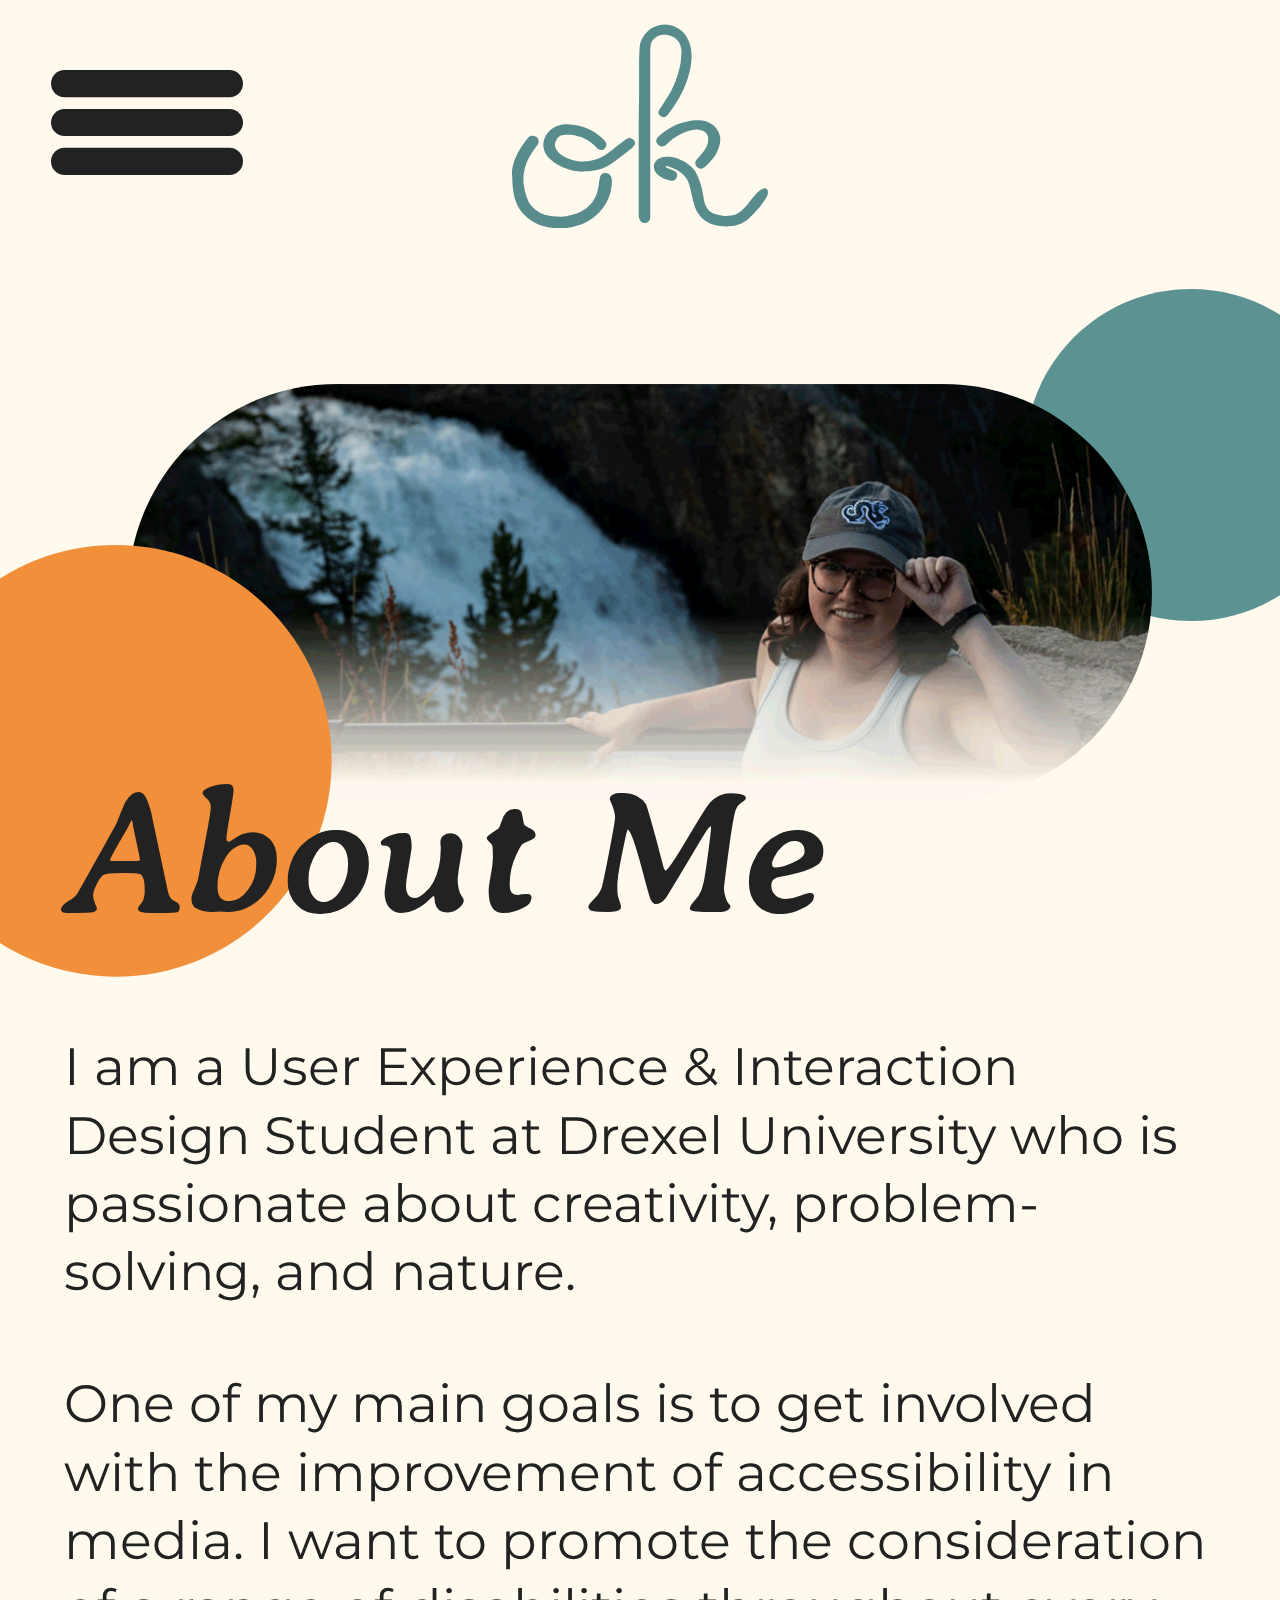
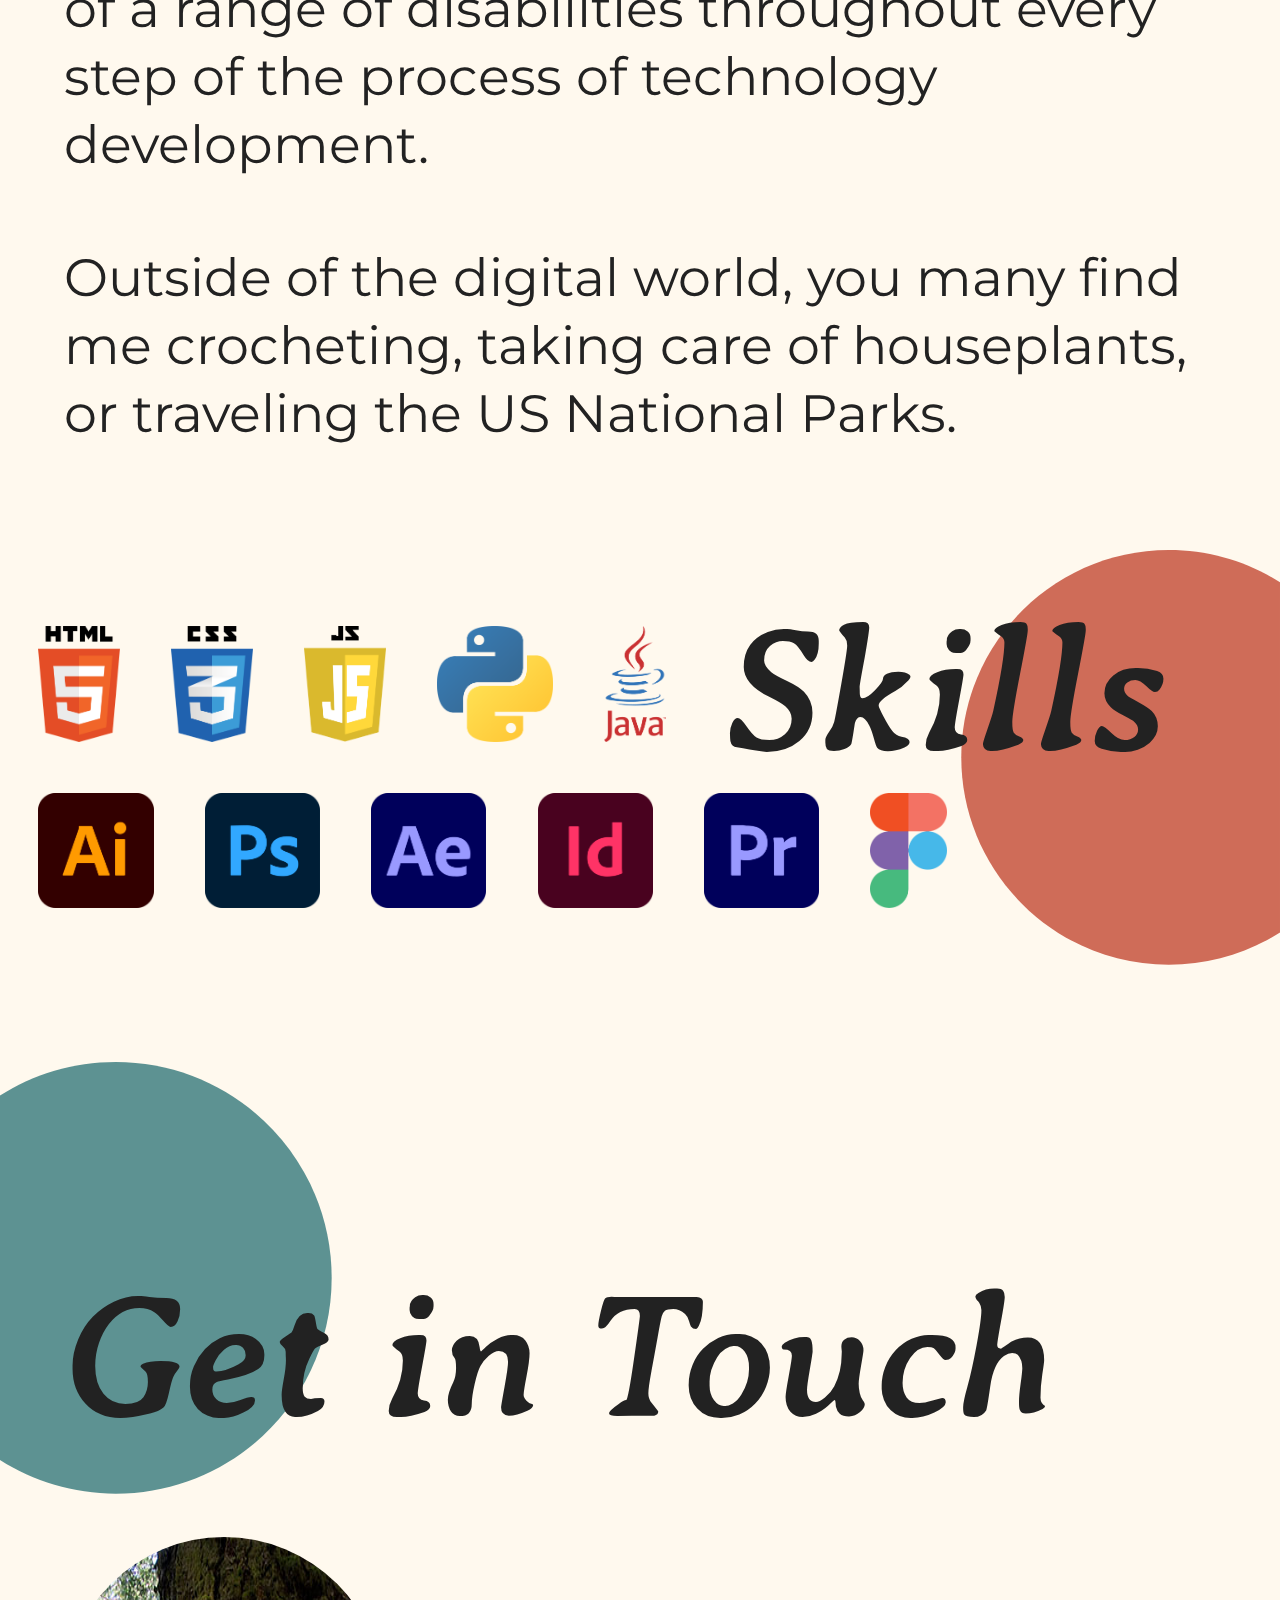
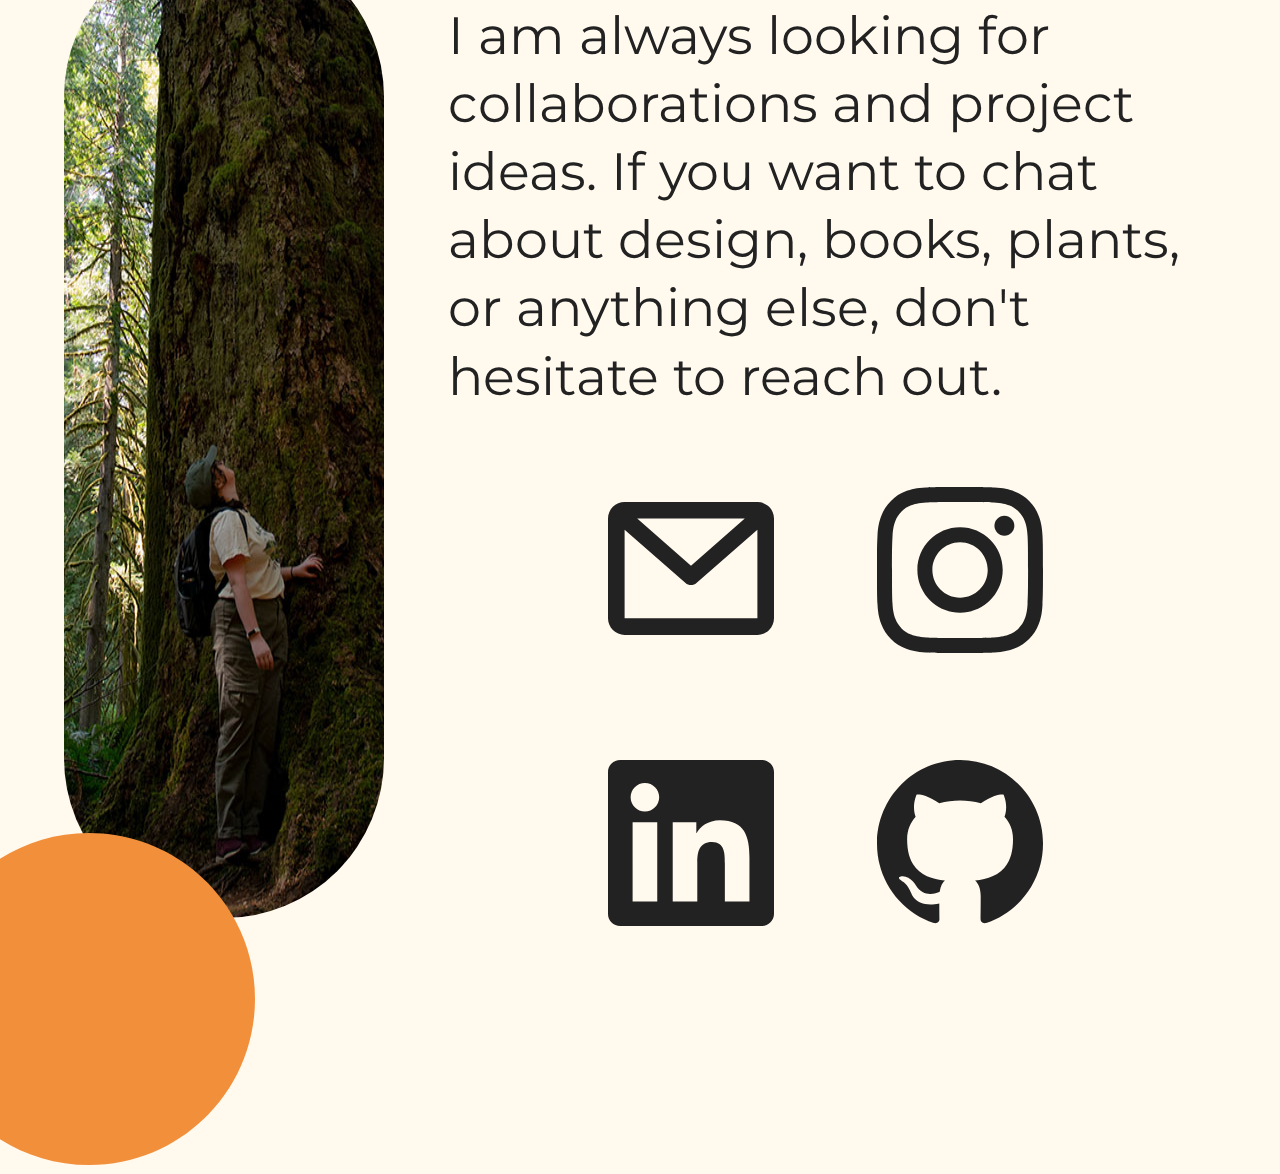
==== about.html @ 63df1953 "Setting up repo with code from last quarter" ====
<!DOCTYPE html>
<html lang="en">
<head>
    <meta charset="UTF-8">
    <meta name="viewport" content="width=device-width, initial-scale=1.0">
    <link rel="stylesheet" href="css/styles.css" />
    <link rel="stylesheet" href="css/normalize.css" />
    <title>About Me</title>
</head>
<body>
    <header>
        
        <nav>
            <div class="overlay">
                <label for="toggle">
                    <img src="images/home/Hamburger-Bars.svg" alt="Hamburger Menu Bars">
                </label>
                <a id="top" class="nav-logo" href="index.html"><img src="images/home/OK-Logo.svg" alt="Lowercase cursive letters O and K">
                </a>
            </div>
            <input type="checkbox" id="toggle" name="toggle">
            <ul class="nav-links">
                <li>
                    <div class="nav-item">
                        <a href="index.html">Portfolio</a>
                        <svg class="little-circle" viewBox="0 0 50 50">
                            <circle class="light-orange" cx="24.75" cy="24.75" r="24.75"/>
                        </svg>
                    </div>
                    <ul id="sub-nav-1">
                        <li>
                            <div class="nav-item">
                                <a href="case-studies.html">Case Studies</a>
                                <svg class="little-circle" viewBox="0 0 50 50">
                                    <circle class="grey-blue" cx="24.75" cy="24.75" r="24.75"/>
                                </svg>
                            </div>
                            <ul class="sub-nav-2">
                                <li>
                                    <div class="nav-item">
                                        <a href="tessera.html">Tessera</a>
                                        <svg class="little-circle" viewBox="0 0 50 50">
                                            <circle class="dark-orange" cx="24.75" cy="24.75" r="24.75"/>
                                        </svg>
                                    </div>
                                </li>
                                <li>
                                    <div class="nav-item">
                                        <a href="riverfront-wilmington.html">Riverfront Wilmington</a>
                                        <svg class="little-circle" viewBox="0 0 50 50">
                                            <circle class="light-orange" cx="24.75" cy="24.75" r="24.75"/>
                                        </svg>
                                    </div>
                                </li>
                                <li>
                                    <div class="nav-item">
                                        <a href="best-fronds.html">Best Fronds</a>
                                        <svg class="little-circle" viewBox="0 0 50 50">
                                            <circle class="grey-blue" cx="24.75" cy="24.75" r="24.75"/>
                                        </svg>
                                    </div>
                                </li>
                            </ul>
                        </li>
                        <li>
                            <div class="nav-item">
                                <a href="photography.html">Photography</a>
                                <svg class="little-circle" viewBox="0 0 50 50">
                                    <circle class="dark-orange" cx="24.75" cy="24.75" r="24.75"/>
                                </svg>
                            </div>
                        <li>
                            <div class="nav-item">
                                <a href="design-and-media.html">Design & Media</a>
                                <svg class="little-circle" viewBox="0 0 50 50">
                                    <circle class="light-orange" cx="24.75" cy="24.75" r="24.75"/>
                                </svg>
                            </div>
                        </li>
                    </ul>
                </li>
                <li>
                    <div class="nav-item">
                        <a href="about.html">About</a>
                        <svg class="little-circle" viewBox="0 0 50 50">
                            <circle class="grey-blue" cx="24.75" cy="24.75" r="24.75"/>
                        </svg>
                    </div>
                </li>
                <li>
                    <div class="nav-item">
                        <a href="resume.html">Resume</a>
                        <svg class="little-circle" viewBox="0 0 50 50">
                            <circle class="dark-orange" cx="24.75" cy="24.75" r="24.75"/>
                        </svg>
                    </div>
                    </li>
            </ul>
        </nav>

        <div class="common-header">
            <img class="long-img" src="images/about/Olivia-About-Banner-Small-Rounded.png" alt="Olivia standing in front of a waterfall holding onto her Drexel baseball hat">
            <div class="page-title">
                <h2>About Me</h2>
                <img class="black-to-grey-blue left-dot" src="images/Edge-Circle.svg" alt="blue dot at the right edge of the page">
                <img class="black-to-light-orange" src="images/Edge-Circle.svg" alt="orange dot at the left edge of the page">
            </div>
        </div>

    </header>

    <main>
        <section id="about-info">
            <p>
                I am a User Experience & Interaction Design Student at Drexel University who is passionate about creativity, problem-solving, and nature.
            </p>
            <p>
                One of my main goals is to get involved with the improvement of accessibility in media. I want to promote the consideration of a range of disabilities throughout every step of the process of technology development. 
            </p>
            <p>
                Outside of the digital world, you many find me crocheting, taking care of houseplants, or traveling the US National Parks.
            </p>
        </section>

        <section id="skill-icons">
            <div class="skill-title">
                <h2 class="right-title">Skills</h2>
                <img class="black-to-dark-orange skill-dot" src="images/Edge-Circle.svg" alt="red dot on the right edge of the page">
            </div>
            <div class="skill-icons">
                <img src="images/icons/HTML-Icon.png" alt="HTML 5 Logo">
                <img src="images/icons/CSS-Icon.png" alt="CSS 3 Logo">
                <img src="images/icons/JS-Icon.png" alt="JavaScript Logo">
                <img src="images/icons/Python-Icon.png" alt="Python Logo">
                <img src="images/icons/Java-Icon.png" alt="Java Logo">
            </div>
            <div class="skill-icons">
                <img src="images/icons/Illustrator-Icon.png" alt="Adobe Illustrator Logo">
                <img src="images/icons/Photoshop-Icon.png" alt="Adobe Photoshop Logo">
                <img src="images/icons/AfterEffects-Icon.png" alt="Adobe AfterEffects Logo">
                <img src="images/icons/InDesign-Icon.png" alt="Adobe Indesign Logo">
                <img src="images/icons/Premiere-Icon.png" alt="Adobe Premiere Pro Logo">
                <img src="images/icons/Figma-Icon.png" alt="Figma Logo">
            </div>
        </section>

        <section id="in-touch">
            <div class="in-touch">
                <div class="page-title">
                    <h2>Get in Touch</h2>
                    <img class="black-to-grey-blue" src="images/Edge-Circle.svg" alt="blue dot at the left edge of the page">
                </div>
            </div>
            <div class="in-touch-section">
                <img class="vert-img" src="images/about/Olivia-Olympic-NP-small.jpg" alt="Olivia looking up at a massive old growth tree in a rainforst at Olympic Naional Park">
                <div>
                    <p>
                        I am always looking for collaborations and project ideas. If you want to chat about design, books, plants, or anything else, don't hesitate to reach out.
                    </p>
                    <div class="social-icons">
                        <a href="mailto:olivia.knestaut@gmail.com" target="_blank"><img src="images/about/Mail-Icon.svg" alt="Email envelope symbol"></a>
                        <a href="https://www.instagram.com/ollywhelmed/" target="_blank"><img src="images/about/Insta-Icon.svg" alt="Instagram camera symbol"></a>
                    </div>
                    <div class="social-icons">
                        <a href="https://www.linkedin.com/in/oliviaknestaut/" target="_blank"><img src="images/about/LinkedIn-Icon.svg" alt="LinkedIn symbol"></a>
                        <a href="https://github.com/OliviaKnestaut" target="_blank"><img src="images/about/GitHub-Icon.svg" alt="Github symbol"></a>
                    </div>
                </div>
                <img class="black-to-light-orange about-dot" src="images/Edge-Circle.svg" alt="orange dot at the left edge of the page">
            </div>
        </section>

    </main>
    <footer>

    </footer>
</body>
</html>
---- css/styles.css ----
/*FONTS*/

@font-face {
    font-family: 'Montserrat';
    src: url(../fonts/montserrat/Montserrat-VariableFont_wght.ttf) format(TrueType);
    font-weight: 100 900;
    font-style: normal;
}

@font-face {
    font-family: 'Montserrat';
    src: url(../fonts/montserrat/Montserrat-Italic-VariableFont_wght.ttf) format(TrueType);
    font-weight: 100 900;
    font-style: italic;
}

@font-face {
    font-family: 'Averia Serif Libre';
    src: url('../fonts/averia_serif_libre/averiaseriflibre-bold-webfont.woff2') format('woff2');
    font-weight: 700;
    font-style: normal;
}

@font-face {
    font-family: 'Averia Serif Libre';
    src: url('../fonts/averia_serif_libre/averiaseriflibre-bolditalic-webfont.woff2') format('woff2');
    font-weight: 700;
    font-style: italic;
}

@font-face {
    font-family: 'Averia Serif Libre';
    src: url('../fonts/averia_serif_libre/averiaseriflibre-italic-webfont.woff2') format('woff2');
    font-weight: 400;
    font-style: italic;
}

@font-face {
    font-family: 'Averia Serif Libre';
    src: url('../fonts/averia_serif_libre/averiaseriflibre-light-webfont.woff2') format('woff2');
    font-weight: 300;
    font-style: normal;
}

@font-face {
    font-family: 'Averia Serif Libre';
    src: url('../fonts/averia_serif_libre/averiaseriflibre-lightitalic-webfont.woff2') format('woff2');
    font-weight: 300;
    font-style: italic;
}

@font-face {
    font-family: 'Averia Serif Libre';
    src: url('../fonts/averia_serif_libre/averiaseriflibre-regular-webfont.woff2') format('woff2');
    font-weight: 400;
    font-style: normal;
}

/*VARIABLES*/

html{
    --background:#FFF9EE;
    --light-orange:#F28F3B;
    --dark-orange:#D06C58;
    --grey-blue:#5D9292;
    --dark-text:#222222;
    --Averia: 'Averia Serif Libre',Times, serif;
    --Montserrat: 'Montserrat', Arial, sans-serif;
    --rhythm: 5vw;
}

/*COLOR CHANGES, FILLS, ETC.*/

.light-orange{
    fill: var(--light-orange);
    background-color: var(--light-orange);
}

.dark-orange{
    fill: var(--dark-orange);
    background-color: var(--dark-orange);
}

/*
*Filter over SVG to change colors
*Generator here: https://codepen.io/sosuke/pen/Pjoqqp
*/

.black-to-dark-orange{
    filter: invert(84%) sepia(37%) saturate(4386%) hue-rotate(310deg) brightness(78%) contrast(111%);
}

.black-to-light-orange{
    filter: invert(60%) sepia(49%) saturate(651%) hue-rotate(342deg) brightness(96%) contrast(98%);
}

.black-to-grey-blue{
    filter: invert(52%) sepia(25%) saturate(479%) hue-rotate(131deg) brightness(97%) contrast(90%);
}

.grey-blue{
    fill:var(--grey-blue);
    background-color: var(--grey-blue);
}

.light-orange-text{
    color: var(--light-orange);
}

.dark-orange-text{
    color: var(--dark-orange);
}



/*GENERAL CSS RULES*/

*{
    color: var(--dark-text);
    max-width: 100%
}

body {
    background-color: var(--background);
}

footer{
    height: 15vw;
}

h1 {
    font-family: var(--Averia);
    font-size: 17.4vw; /*~68px on mobile*/
    font-style: italic;
    font-weight: 700;
}

h2{
    font-family: var(--Averia);
    font-size: 14vw; /*~54.5px on mobile*/
    font-style: italic;
    font-weight: 700;
    margin: 1vw 5vw;
}

h3{
    font-family: var(--Averia);
    font-size: 10.5vw; /*~43px on mobile*/
    font-style: italic;
    font-weight: 700;
    margin: 20vw 1vw 5vw 1vw;
}

h4 {
    font-family: var(--Montserrat);
    font-size: 7vw; /*~28px on mobile*/
    font-style: normal;
    font-weight: 500;
    margin: 3vw;
}

h5{
    font-family: var(--Averia);
    font-size: 5.1vw; /*~23px on mobile*/
    font-weight: 700;
    margin: 0;
}

p{
    font-family: var(--Montserrat);
    font-size: 4.1vw; /*~16px on mobile*/
    font-style: normal;
    font-weight: 400;
    line-height: 130%;
}

section p, section h5{
    margin: var(--rhythm);
}

p.snippit{
    font-family: var(--Montserrat);
    font-size: 4.6vw; /*~18px on mobile*/
    font-weight: 500;
    letter-spacing: -0.064vw;
    margin: 0 2vw;
    padding: 0;
}

img{
    width: 100%;
}

a{
    text-decoration: none;
}

video{
    background-color: #DDDDDD;
    border-radius: var(--rhythm);
    height: 60vw;
    margin-top: 15vw;
    width: 90vw;
}

.bold{
    font-weight: 700;
}

.italic{
    font-style: italic;
}

div ul{
    color: var(--dark-text);
    font-family: var(--Montserrat);
    font-size: 4.1vw; /*~16px on mobile*/
    font-style: normal;
    font-weight: 400;
    line-height: 150%;
    margin-right: var(--rhythm);
    text-align: left;
}

div.contents{
    color: var(--dark-text);
    display: flex;
    font-family: var(--Montserrat);
    font-size: 5vw; /*~20px on mobile*/
    font-style: normal;
    font-weight: 400;
    flex-direction: column;
    line-height: 200%;
    list-style-type: none;
    margin-top: 5vw;
    text-align: left;
}

a.in-text-link{
    color: var(--grey-blue);
    text-decoration: underline;
}



/*ALIGNMENT*/

.left-align{
    display: flex;
    flex-direction: column;
    justify-content: flex-start;
    text-align: left;
}

.right-align{
    align-items: flex-end;
    display: flex;
    flex-direction: column;
    justify-content:flex-end;
    text-align: right;
}

.center{
    align-items: center;
    display: flex;
    flex-direction: column;
}



/*PAGE HEADERS*/

.long-img{
    border-radius: 50vw;
    width: 80vw;
    z-index: -2;
}

div.page-title img{
    position: absolute;
    left:0;
    top:-15vw;
    width: 26vw;
    z-index: -1;
}

div.page-title img.left-dot{
    transform: scaleX(-1);
    left: 80vw;
    top:-35vw;
    width: 20vw;
    z-index: -3;
}

div.page-title img.med-dot{
    top:-12vw;
    width: 20vw;
}

div.page-title{
    align-self: flex-start;
    margin-top: -5vw;
    position: relative;
}

.common-header{
    align-items: center;
    display: flex;
    flex-direction: column;
    width: 100vw;
}

.sub-header-left{
    align-self: flex-start;
    margin-left: 7vw;
}

div.header-space{
    margin-top: 42vw;
}

/*BUTTON LOGISTICS*/

.button{
    border-color: var(--background);
    border-radius: 20vw;
    border-style: solid;
    border-width: 2vw;
    color: var(--background);
    margin: 3vw;
    padding: 4vw;
}

.arrow-button{
    font-family: var(--Montserrat);
    font-size: 12vw;
    font-weight:600;
    line-height: 8vw;
    text-align: center;
}

div.left-align a.button, div.right-align a.button {
    margin-top: 1vw;
    margin-bottom: 0;
    padding-bottom: 5.5vw;
    text-decoration: none;
    width: 9.5vw;
}

a.light-orange:hover{
    background-color: var(--background);
    border-color: var(--light-orange);
    color: var(--light-orange);
    transition: 100ms;
}

a.dark-orange:hover{
    background-color: var(--background);
    border-color: var(--dark-orange);
    color: var(--dark-orange);
    transition: 100ms;
}

a.grey-blue:hover{
    background-color: var(--background);
    border-color: var(--grey-blue);
    color: var(--grey-blue);
    transition: 100ms;
}

.back-to-top{
    align-items: center;
    display: flex;
    flex-direction: column;
    margin-bottom: 10vw;
    margin-top: 5vw;
    position: relative;
}

.back-to-top-circle{
    width: 14vw;
}
.back-to-top div img{
    width: 7vw;
}
.back-to-top div{
    align-items: center;
    display: flex;
    flex-direction: column;
    position: absolute;
    top: 2vw;
}
.back-to-top h5{
    margin: 0;
}



/*CHECKBOX NAVIGATION*/

.nav-logo{
    width: 20vw;
}

.overlay {
    align-items: center;
    background-color: var(--background);
    display: flex;
    height: 20vw;
    justify-content: center;
    position: absolute;
    top: 0;
    width: 100vw;
    z-index: 3;
}

.overlay > label {
    cursor: pointer;
    height: 9vw;
    left: 0;
    margin-left: 4vw;
    position: absolute;
    width: 15vw;

}

.nav-links {
    background-color: var(--background);
    border-radius: 0vw 0vw 10vw 10vw;
    box-sizing: border-box;
    color: var(--dark-text);
    filter: drop-shadow(0vw 6vw 6vw rgba(0, 0, 0, 0.40));
    font-family: var(--Averia);
    font-size: 8vw;
    font-style: italic;
    font-weight: 700;
    list-style-type: none;
    padding: 5vw;
    padding-left: 10vw;
    position: absolute;
    top: -160vw;
    transition: top 600ms cubic-bezier(0.17, 0.04, 0.03, 0.94);
    z-index: 2;
}

.nav-links li {
    list-style-type: none;
    margin: 4.5vw 0;
}

.nav-links li a {
    color: var(--dark-text);
    display: block;
    text-decoration: none;
}

#toggle {
    position: absolute;
    visibility: hidden;
}

#toggle:checked ~ .nav-links {
    top: 10vw;
}

nav{
    margin-bottom: 30vw;
}

.nav-item{
    position: relative;
}

.little-circle{
    position: absolute;
    left: -4vw;
    top: -2vw;
    width: 13vw;
    z-index: -3;
}



/* Home Page & Case Study Page */

.home-project-title{
    margin-left: 7vw;
    margin-top: -1vw;
}

.home-header-img{
    display: flex;
    justify-content: flex-end;
    margin-top: 30vw;
    position: relative;
    z-index: -4;
}

.round-img{
    width: 64vw;
}

.rounded-text{
    position: absolute;
    top: -15vw;
    width: 68vw;
}

.big-logo{
    position: absolute;
    left: 3vw;
    top: 20vw;
    width: 54vw;
}

.case-study{
    align-items: center;
    display: flex;
    flex-direction: row;
    flex-wrap: nowrap;
    justify-content: flex-start;
    padding-top: 20vw;
}

.case-study > div{
    width: 40vw;
}

div.left-align > h2{
    font-size: 10vw;
    line-height: 9vw;
    margin: 1vw;
}

div.right-align > h2{
    font-size: 8vw;
    margin: 1vw;
}

.case-study > img.left{
    align-self: flex-start;
    filter: drop-shadow(-1vw 1vw 1vw rgba(0, 0, 0, 0.40));
    margin-left: 2vw;
    margin-top: 5vw;
    width: 53vw;
}

.case-study > img.right{
    align-self: flex-start;
    filter: drop-shadow(1vw 1vw 1vw rgba(0, 0, 0, 0.40));
    margin-left: 1vw;
    margin-top: 8vw;
    width: 53vw;
}

.home-header-title{
    align-self: center;
    margin-top: -25vw;
    margin-bottom: -5vw;
    text-align: center;
}

.home-section{
    align-items: center;
    display: flex;
    flex-direction: column;
    height: 70vw;
    position: relative;
}

.big-circle{
    position: absolute;
    right: 25vw;
    top: 17vw;
    width: 52vw;
    z-index: -5;
}



/*PHOTOGRAPHY PAGE*/

.photo-buttons{
    align-items: center;
    display: flex;
    justify-content: space-around;
    margin-bottom: 30vw;
    margin-top: 5vw;
    padding: 4vw;
}

.photo-buttons a p{
    color: var(--background);
    font-family: var(--Montserrat);
    font-size: 3.8vw;
    font-weight: 600;
    margin-top: -17vw;
    text-align: center;
}

.photo-buttons img{
    width: 28vw;
}

.ig-button{
    align-items: center;
    display: flex;
    color: var(--background);
    justify-content: center;
    margin: auto;
    width: 80vw;
}

.ig-icon{
    width: 20vw;
}

.photo-section{
    align-items: center;
    display: flex;
    flex-direction: column;
    justify-content: space-around;
}

.photo-section img{
    border-radius: 3vw;
    margin: 2vw;
    width: 90vw;
}

.vert-images{
    display: flex;
    justify-content: space-around;
}

.vert-images img{
    width: 43vw;
}



/*DESIGN & MEDIA*/

.vid-title{
    margin: 1vw;
}
.media-vid{
    border-radius: 3vw;
    filter: drop-shadow(0vw 2vw 2vw rgba(0, 0, 0, 0.40));
    margin-top: 7vw;
    width: 70vw;
}

.media-section{
    margin: 10vw 0;
    position: relative;
    text-align: center;
}

.media-huge-circle{
    position: absolute;
    top: 0;
    width: 90vw;
    z-index: -6;
}

.media-item{
    align-items: center;
    display: flex;
    margin: 5vw 0;
}

.media-item img{
    border-radius: 3vw;
    margin: 2vw;
    width: 55vw;
}

.media-item div{
    width: 43vw;
}

.media-item h5, .media-item p{
    margin: 2vw;
}



/*CASE STUDIES*/

.tiny-circle{
    border-radius: 20vw;
    color: var(--background);
    font-size: 7vw;
    padding: .5vw 2.75vw 1vw 2.75vw;
}

.huge-circle{
    position: absolute;
    top: 10vw;
    width: 90vw;
    z-index: -6;
}

.riv-wilm-circle{
    top: 18vw;
}

.case-study-header img{
    filter: drop-shadow(0vw 2vw 2vw rgba(0, 0, 0, 0.40));
    margin-bottom: 0;
    width: 92vw;
}

.case-study-header h2{
    margin: 0;
}

.case-study-header p{
    margin-bottom: 2vw;
    margin-top: 0;
}

.case-study-header{
    align-items: center;
    display: flex;
    flex-direction: column;
    position: relative;
    text-align: center;
}

.case-study-header img{
    margin-bottom: 5vw;
}

.case-study-sect img{
    border-radius: var(--rhythm);
    margin: 1vw var(--rhythm);
    width: 90vw;
}

.horiz-align{
    align-items: center;
    display: flex;
    justify-content: space-around;
}

.case-study-button{
    border-radius: 15vw;
    font-family: var(--Montserrat);
    font-size: 6vw;
    font-weight: 500;
    margin: 0;
    padding: 6vw 8vw;
    width: 55vw;
}



/*ABOUT*/

#skill-icons{
    margin-top: 12vw;
}

.skill-title{
    position: relative;
}

.skill-icons{
    display: flex;
    margin-left: 1vw;
}

.skill-icons img{
    height: 9vw;
    margin: 2vw;
    width: auto;
}

.skill-dot{
    position: absolute;
    right: 0;
    top: -4vw;
    transform: scaleX(-1);
    width: 25vw;
    z-index: -3;
}

.right-title{
    position: absolute;
    right: 4vw;
    top: -2vw;
    z-index: -2;
}

.in-touch{
    margin-top: 30vw;
}

.in-touch-section{
    display: flex;
    position: relative;
}

.in-touch-section p{
    margin: 10vw 5vw 2vw 0;
}

.vert-img{
    border-radius: 30vw;
    margin: 5vw;
    width: 35vw;
}

.social-icons{
    align-items: center;
    display: flex;
    justify-content: center;
    margin-left: -3vw;
}

.social-icons img{
    margin: 4vw;
    width: 13vw;
}

.about-dot{
    left:0;
    position: absolute;
    top: 75vw;
    width: 20vw;
}



/*RESUME*/

.resume-header{
    margin-bottom: 40vw;
    position: relative;
}

.resume-dot{
    position: absolute;
    right: 0;
    top: -8vw;
    transform: scaleX(-1);
    width: 50vw;
    z-index: -10;
}

.download-button{
    position: absolute;
    right: 2vw;
    top: 13vw;
    width: 35vw;
}
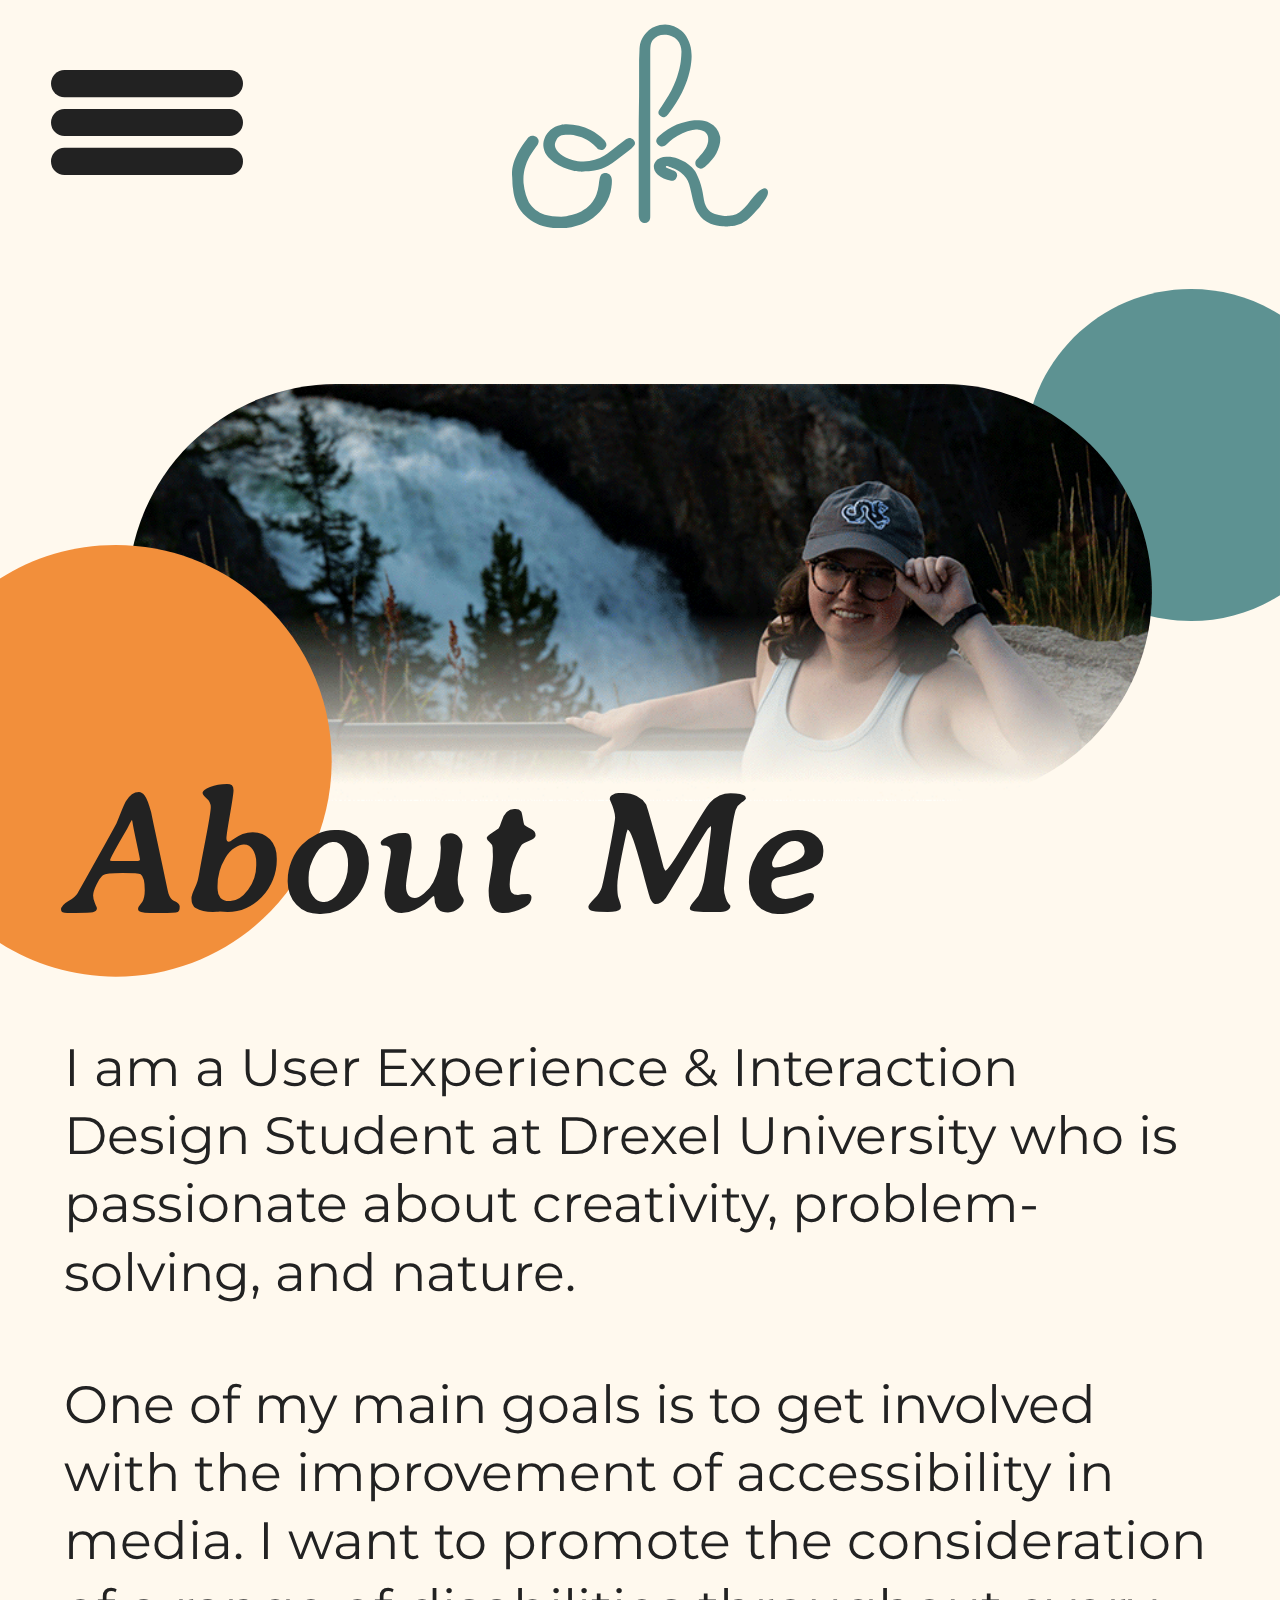
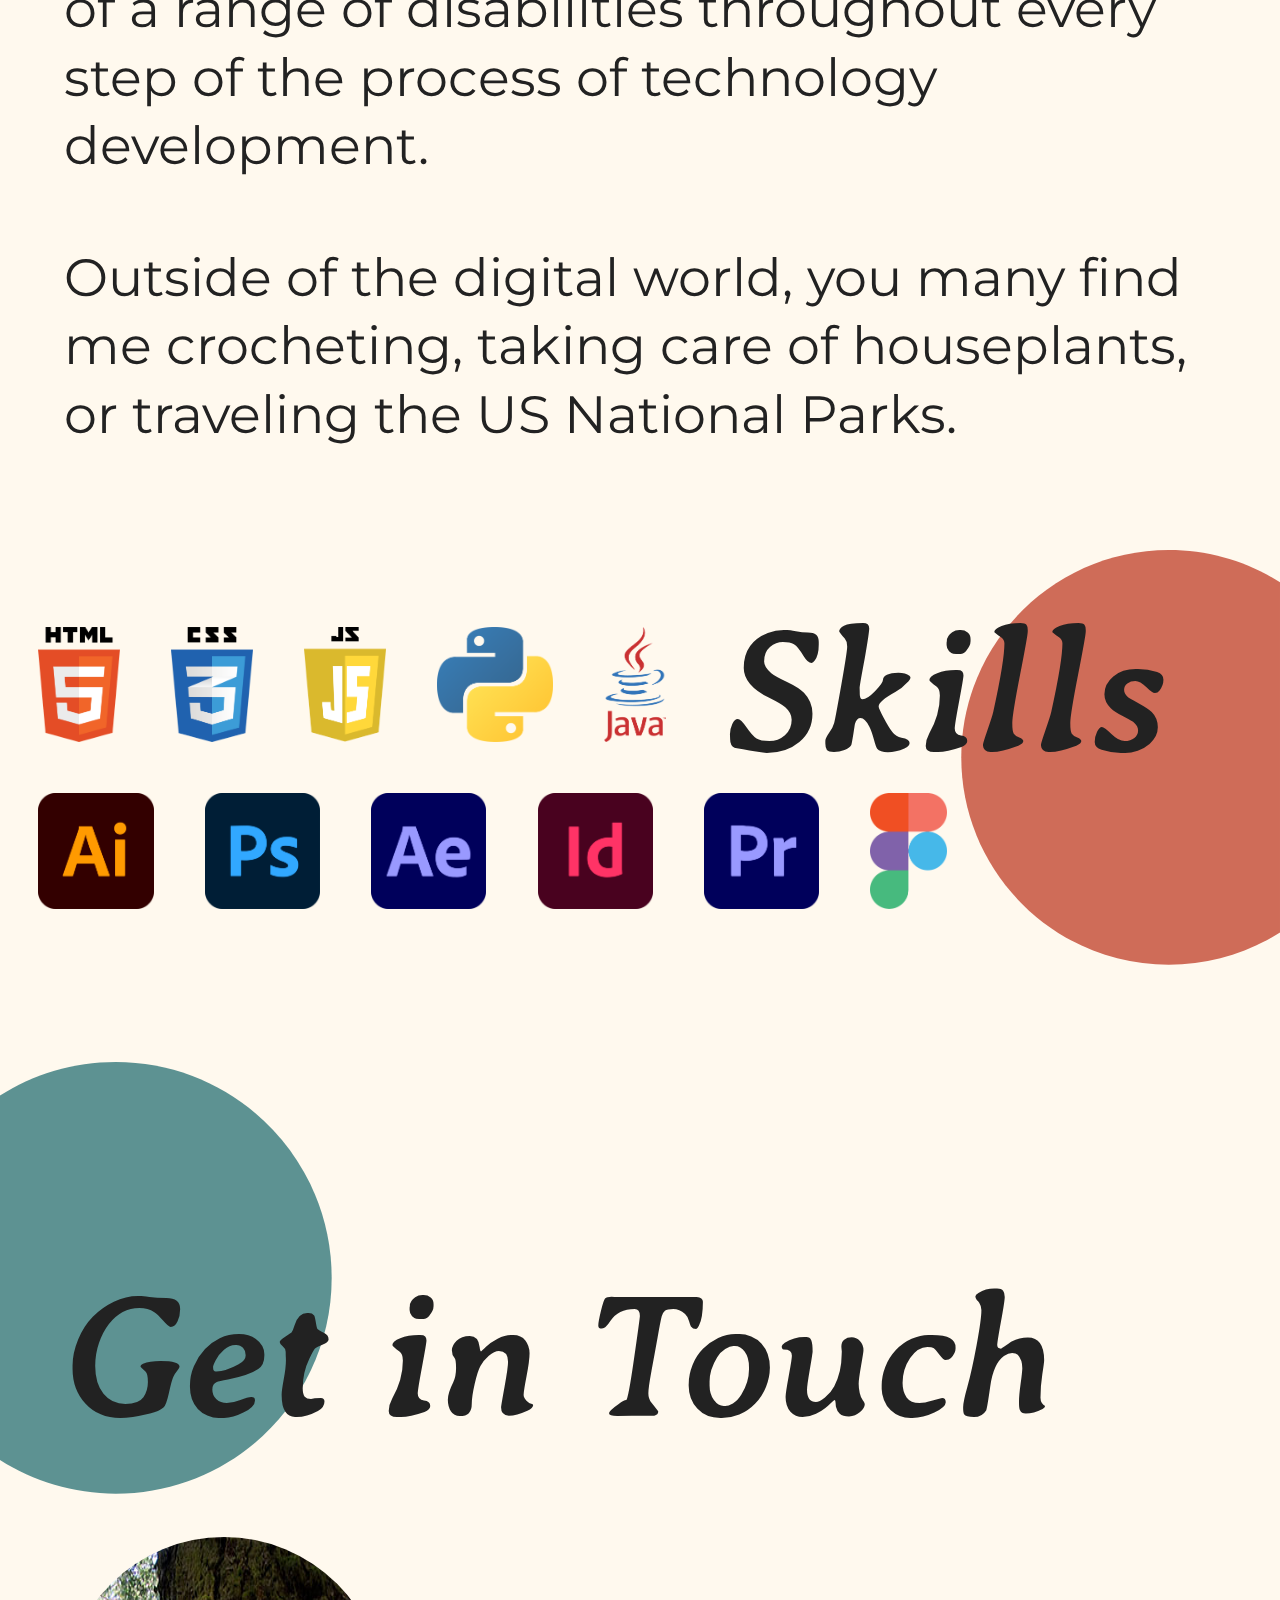
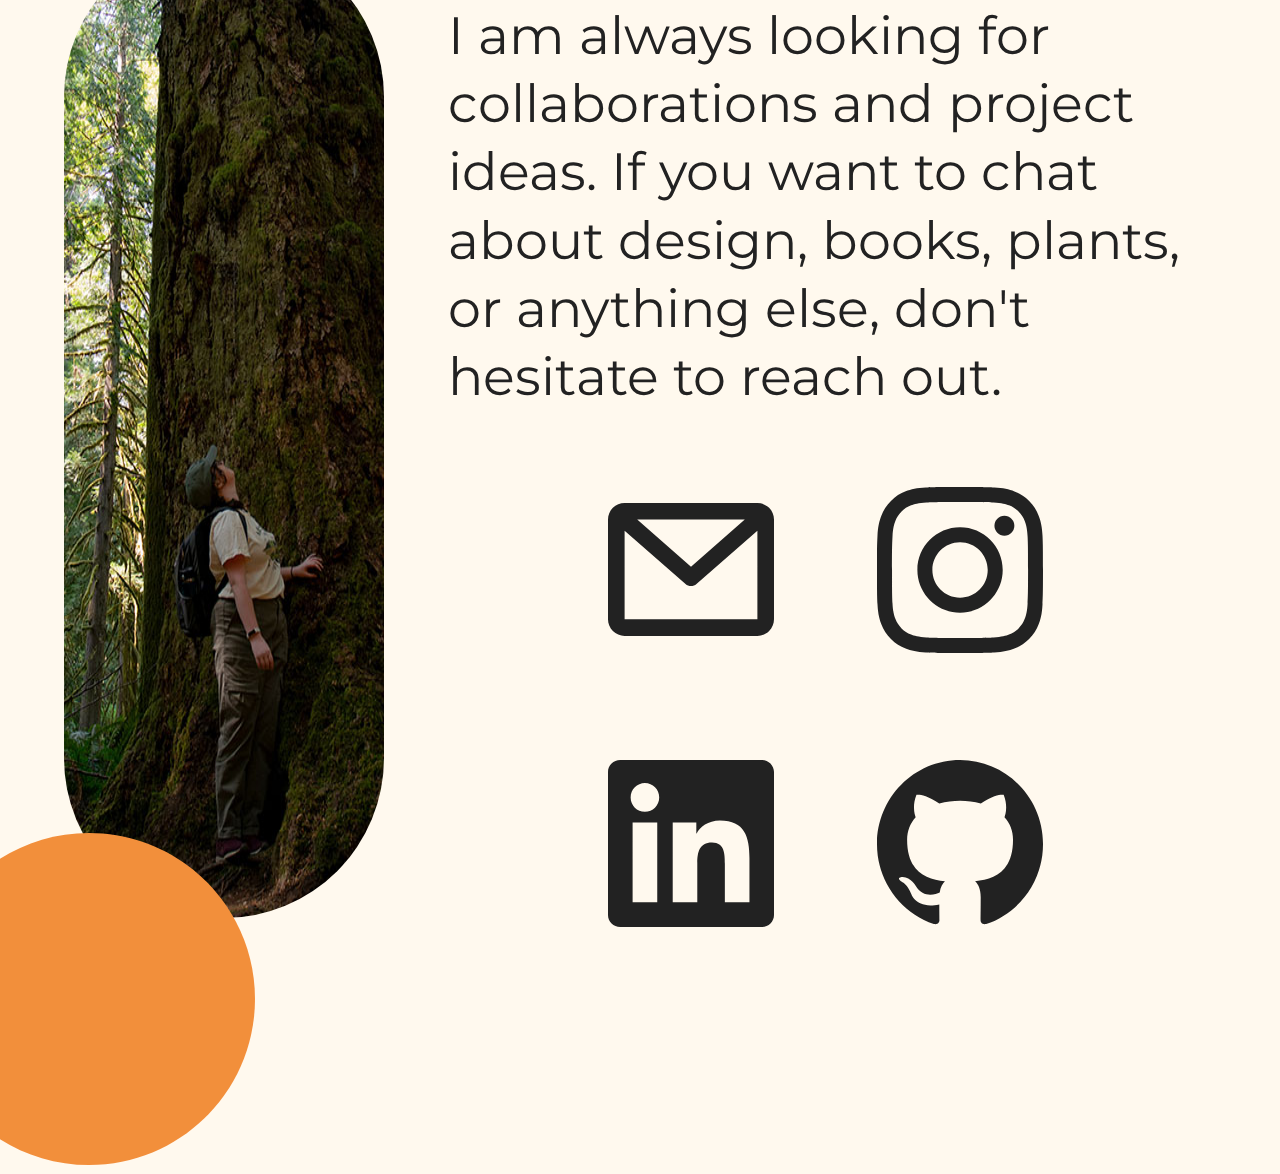
==== commit 4342fd1b: "Implementing Photo Grid" ====
--- a/about.html
+++ b/about.html
@@ -40,7 +40,7 @@
                                     <div class="nav-item">
                                         <a href="tessera.html">Tessera</a>
                                         <svg class="little-circle" viewBox="0 0 50 50">
-                                            <circle class="dark-orange" cx="24.75" cy="24.75" r="24.75"/>
+                                            <circle class="rust-red" cx="24.75" cy="24.75" r="24.75"/>
                                         </svg>
                                     </div>
                                 </li>
@@ -66,7 +66,7 @@
                             <div class="nav-item">
                                 <a href="photography.html">Photography</a>
                                 <svg class="little-circle" viewBox="0 0 50 50">
-                                    <circle class="dark-orange" cx="24.75" cy="24.75" r="24.75"/>
+                                    <circle class="rust-red" cx="24.75" cy="24.75" r="24.75"/>
                                 </svg>
                             </div>
                         <li>
@@ -91,7 +91,7 @@
                     <div class="nav-item">
                         <a href="resume.html">Resume</a>
                         <svg class="little-circle" viewBox="0 0 50 50">
-                            <circle class="dark-orange" cx="24.75" cy="24.75" r="24.75"/>
+                            <circle class="rust-red" cx="24.75" cy="24.75" r="24.75"/>
                         </svg>
                     </div>
                     </li>
@@ -99,7 +99,7 @@
         </nav>
 
         <div class="common-header">
-            <img class="long-img" src="images/about/Olivia-About-Banner-Small-Rounded.png" alt="Olivia standing in front of a waterfall holding onto her Drexel baseball hat">
+            <img class="long-img" src="images/about/About-Banner-Small.png" alt="Olivia standing in front of a waterfall holding onto her Drexel baseball hat">
             <div class="page-title">
                 <h2>About Me</h2>
                 <img class="black-to-grey-blue left-dot" src="images/Edge-Circle.svg" alt="blue dot at the right edge of the page">
@@ -125,7 +125,7 @@
         <section id="skill-icons">
             <div class="skill-title">
                 <h2 class="right-title">Skills</h2>
-                <img class="black-to-dark-orange skill-dot" src="images/Edge-Circle.svg" alt="red dot on the right edge of the page">
+                <img class="black-to-rust-red skill-dot" src="images/Edge-Circle.svg" alt="red dot on the right edge of the page">
             </div>
             <div class="skill-icons">
                 <img src="images/icons/HTML-Icon.png" alt="HTML 5 Logo">
@@ -152,7 +152,7 @@
                 </div>
             </div>
             <div class="in-touch-section">
-                <img class="vert-img" src="images/about/Olivia-Olympic-NP-small.jpg" alt="Olivia looking up at a massive old growth tree in a rainforst at Olympic Naional Park">
+                <img class="vert-img" src="images/about/Olympic-NP-Small.jpg" alt="Olivia looking up at a massive old growth tree in a rainforst at Olympic Naional Park">
                 <div>
                     <p>
                         I am always looking for collaborations and project ideas. If you want to chat about design, books, plants, or anything else, don't hesitate to reach out.
--- a/css/styles.css
+++ b/css/styles.css
@@ -61,7 +61,7 @@
 html{
     --background:#FFF9EE;
     --light-orange:#F28F3B;
-    --dark-orange:#D06C58;
+    --rust-red:#D06C58;
     --grey-blue:#5D9292;
     --dark-text:#222222;
     --Averia: 'Averia Serif Libre',Times, serif;
@@ -76,9 +76,9 @@
     background-color: var(--light-orange);
 }
 
-.dark-orange{
-    fill: var(--dark-orange);
-    background-color: var(--dark-orange);
+.rust-red{
+    fill: var(--rust-red);
+    background-color: var(--rust-red);
 }
 
 /*
@@ -86,7 +86,7 @@
 *Generator here: https://codepen.io/sosuke/pen/Pjoqqp
 */
 
-.black-to-dark-orange{
+.black-to-rust-red{
     filter: invert(84%) sepia(37%) saturate(4386%) hue-rotate(310deg) brightness(78%) contrast(111%);
 }
 
@@ -107,8 +107,8 @@
     color: var(--light-orange);
 }
 
-.dark-orange-text{
-    color: var(--dark-orange);
+.rust-red-text{
+    color: var(--rust-red);
 }
 
 
@@ -354,10 +354,10 @@
     transition: 100ms;
 }
 
-a.dark-orange:hover{
+a.rust-red:hover{
     background-color: var(--background);
-    border-color: var(--dark-orange);
-    color: var(--dark-orange);
+    border-color: var(--rust-red);
+    color: var(--rust-red);
     transition: 100ms;
 }
 
@@ -580,16 +580,27 @@
 
 /*PHOTOGRAPHY PAGE*/
 
-.photo-buttons{
-    align-items: center;
-    display: flex;
-    justify-content: space-around;
-    margin-bottom: 30vw;
+.photo-button-grid{
+    display: grid;
+    grid-template-columns: 1fr 1fr 1fr;
+    grid-template-rows: auto;
+    grid-template-areas:
+    'nature architechture portrait';
+    justify-items: center;
+    align-items: center;
+}
+
+.photo-button-grid a {
+    display: flex;
+    flex-direction: column;
+    justify-content: center;
+    align-items: center;
+    width: 28vw;
     margin-top: 5vw;
-    padding: 4vw;
-}
-
-.photo-buttons a p{
+    margin-bottom: 10vw;
+}
+
+.photo-button-grid a p{
     color: var(--background);
     font-family: var(--Montserrat);
     font-size: 3.8vw;
@@ -598,46 +609,46 @@
     text-align: center;
 }
 
-.photo-buttons img{
-    width: 28vw;
-}
-
-.ig-button{
-    align-items: center;
-    display: flex;
-    color: var(--background);
+.photo-grid-left{
+    display: grid;
+    grid-template-columns: 44.87vw 44.87vw;
+    grid-template-rows: 60.26vw 67.18vw;
+    grid-template-areas:
+    'horiz horiz'
+    'vert-1 vert-2';
+    column-gap: 3vw;
+    row-gap: 4vw;
+    justify-items: center;
+    align-items: center;
     justify-content: center;
-    margin: auto;
-    width: 80vw;
-}
-
-.ig-icon{
-    width: 20vw;
-}
-
-.photo-section{
-    align-items: center;
-    display: flex;
-    flex-direction: column;
-    justify-content: space-around;
-}
-
-.photo-section img{
-    border-radius: 3vw;
-    margin: 2vw;
-    width: 90vw;
-}
-
-.vert-images{
-    display: flex;
-    justify-content: space-around;
-}
-
-.vert-images img{
-    width: 43vw;
-}
-
-
+    margin: 4vw 0;
+}
+
+.photo-grid-right{
+    display: grid;
+    grid-template-columns: 44.87vw 44.87vw;
+    grid-template-rows: 60.26vw 67.18vw;
+    grid-template-areas:
+    'horiz horiz'
+    'vert-1 vert-2';
+    column-gap: 3vw;
+    row-gap: 4vw;
+    justify-items: center;
+    align-items: center;
+    justify-content: center;
+}
+
+.horiz-img {
+    grid-area: horiz;
+}
+
+.vert-img-1 {
+    grid-area: vert-1;
+}
+
+.vert-img-2 {
+    grid-area: vert-2;
+}
 
 /*DESIGN & MEDIA*/
 
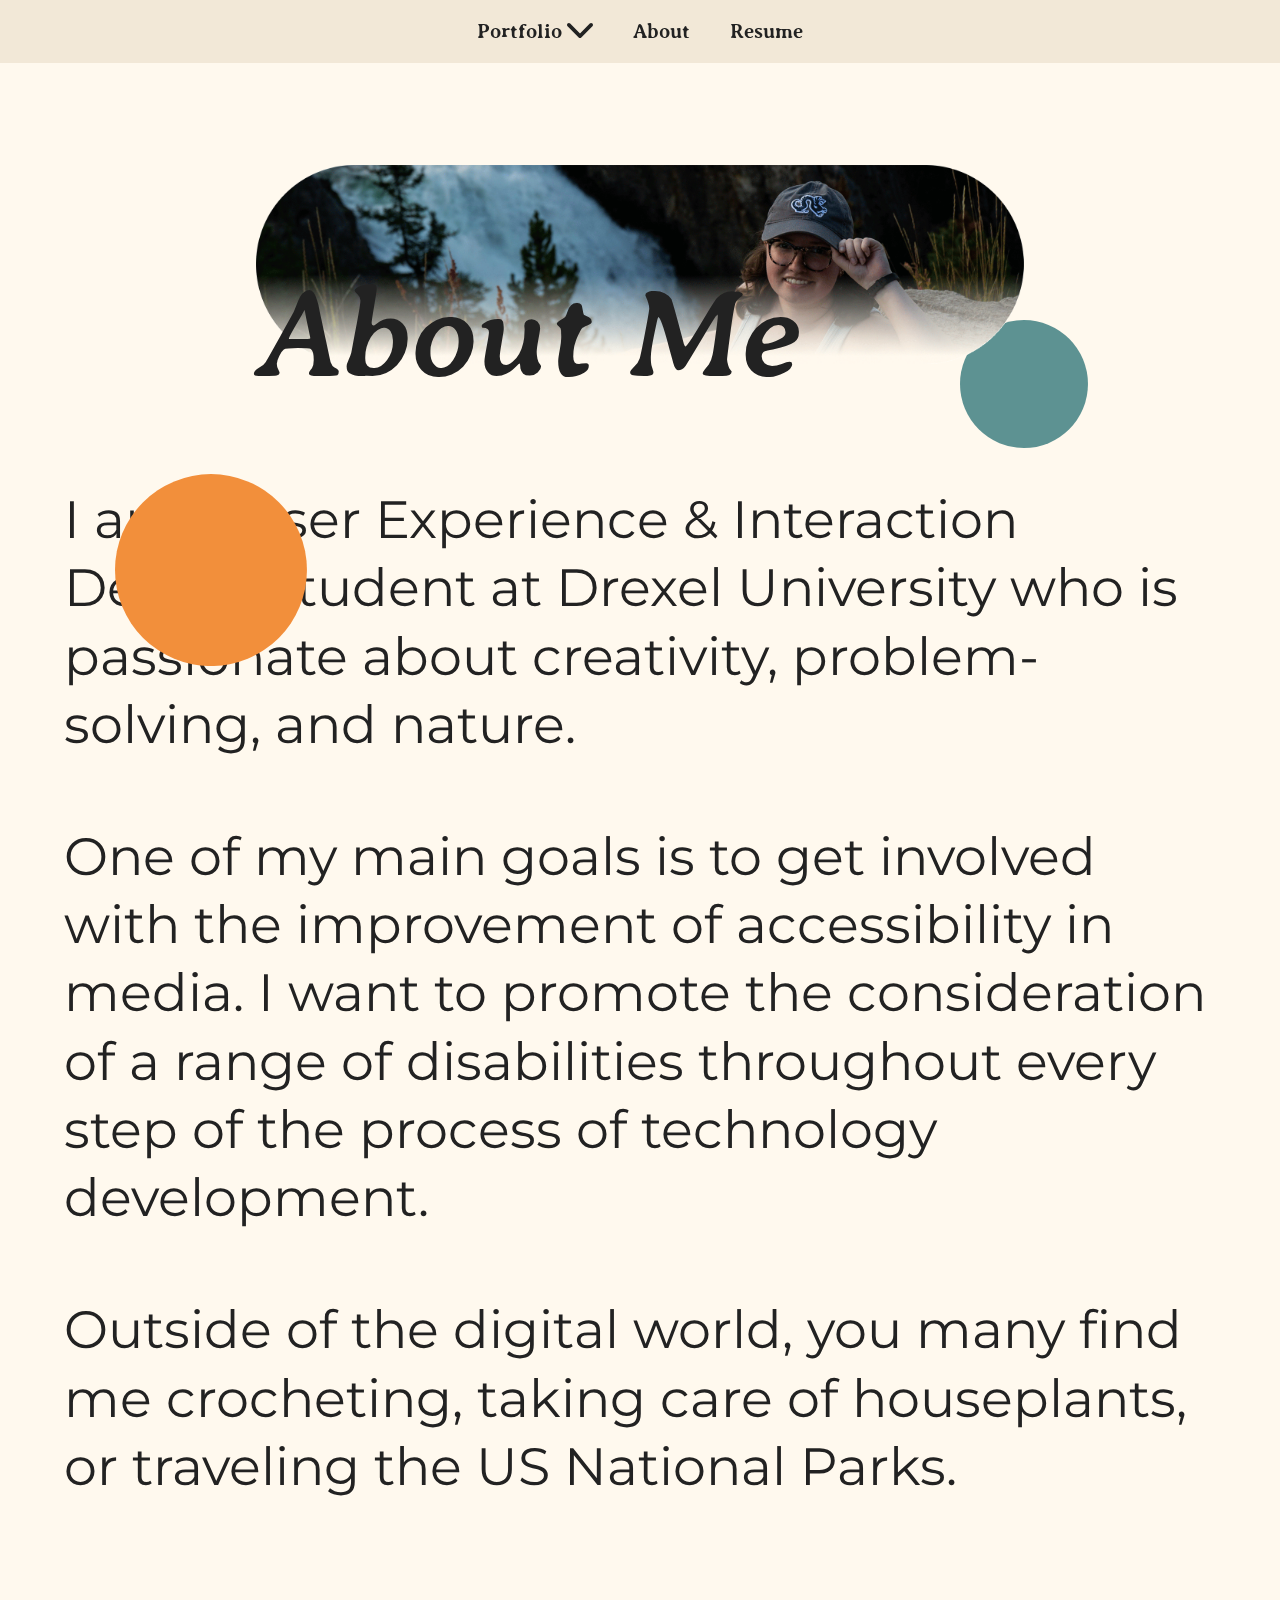
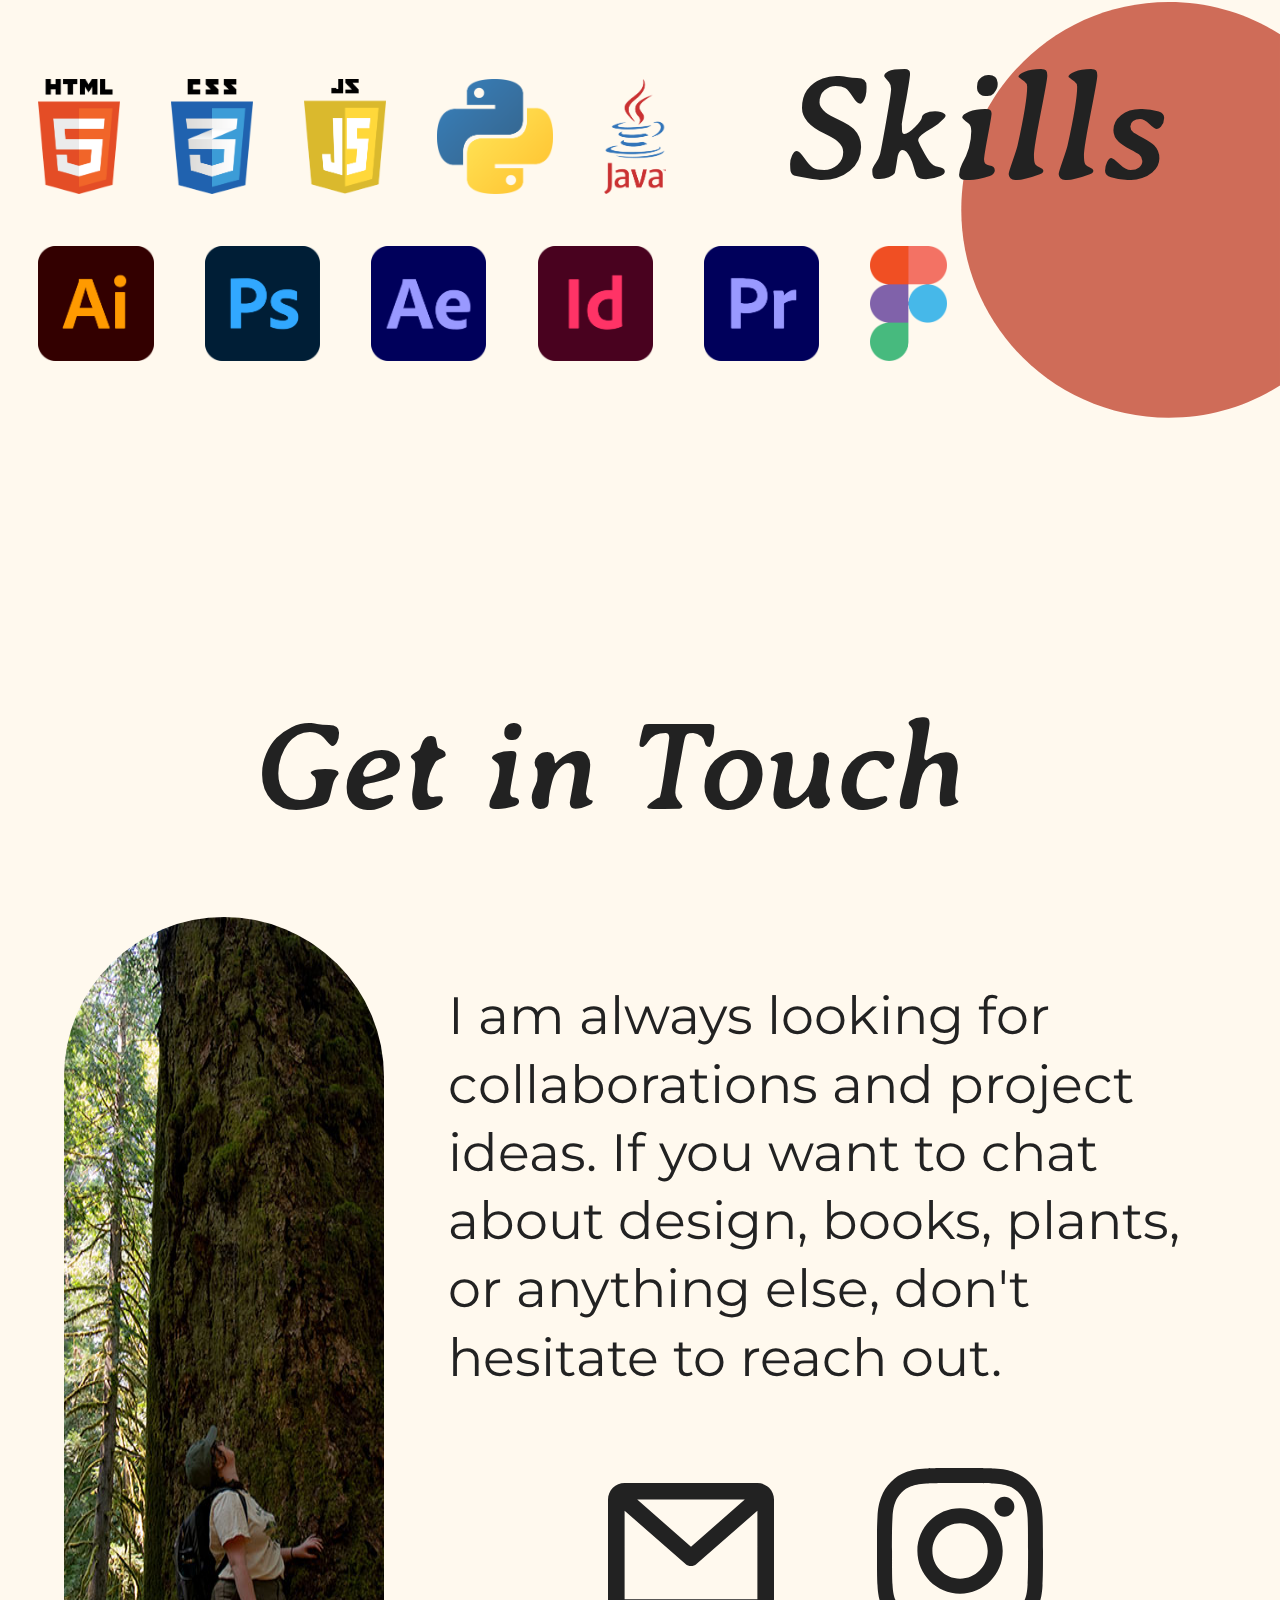
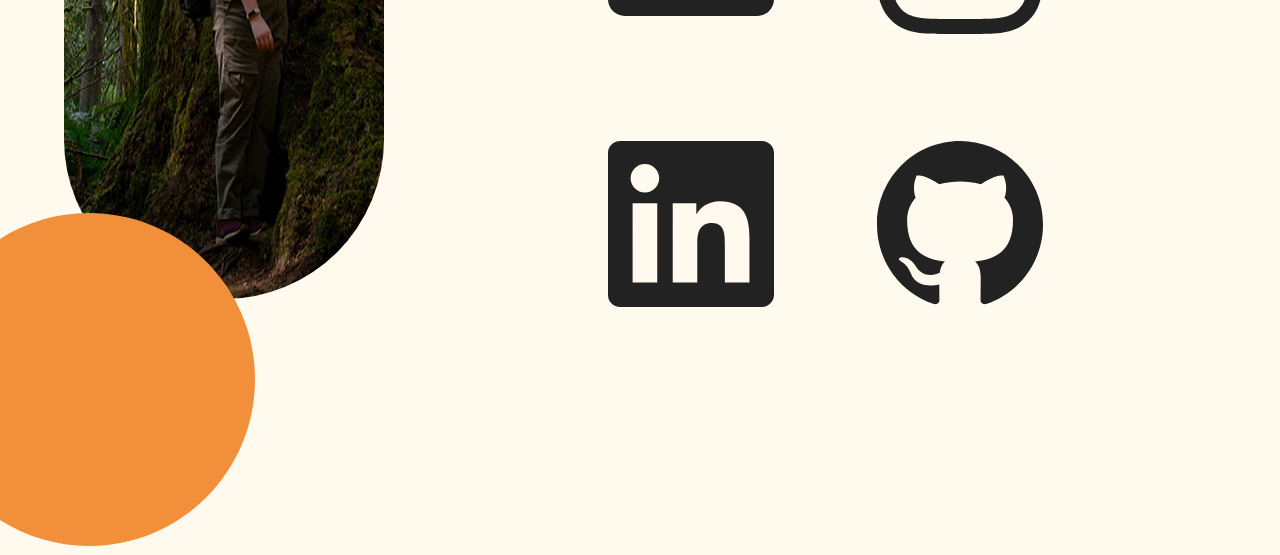
==== commit 6c501930: "Responsive Nav Redo, Adding Images to Gallery" ====
--- a/about.html
+++ b/about.html
@@ -5,105 +5,116 @@
     <meta name="viewport" content="width=device-width, initial-scale=1.0">
     <link rel="stylesheet" href="css/styles.css" />
     <link rel="stylesheet" href="css/normalize.css" />
+    <link rel="stylesheet" href="css/navigation.css" />
     <title>About Me</title>
 </head>
 <body>
     <header>
         
-        <nav>
-            <div class="overlay">
-                <label for="toggle">
-                    <img src="images/home/Hamburger-Bars.svg" alt="Hamburger Menu Bars">
-                </label>
-                <a id="top" class="nav-logo" href="index.html"><img src="images/home/OK-Logo.svg" alt="Lowercase cursive letters O and K">
+        <nav class="menu">
+            <label for="tm" id="toggle-menu"><img class="drop-icon hamburger-bars" src="images/home/Hamburger-Bars.svg" alt=""></label>
+            <input type="checkbox" id="tm">
+            <ul class="main-menu">
+                <li class="nav-link">
+                    <a href="index.html">Portfolio 
+                    <span class="drop-icon"><img class="drop-icon up-arrow" src="images/Up-Arrow.svg" alt="Arrow to Open Dropdown"></span>
+                    <label title="Toggle Drop-down" class="drop-icon" for="sm1">
+                        <img class="drop-icon up-arrow" src="images/Up-Arrow.svg" alt="">
+                    </label>
                 </a>
-            </div>
-            <input type="checkbox" id="toggle" name="toggle">
-            <ul class="nav-links">
-                <li>
-                    <div class="nav-item">
-                        <a href="index.html">Portfolio</a>
-                        <svg class="little-circle" viewBox="0 0 50 50">
-                            <circle class="light-orange" cx="24.75" cy="24.75" r="24.75"/>
-                        </svg>
-                    </div>
-                    <ul id="sub-nav-1">
-                        <li>
-                            <div class="nav-item">
-                                <a href="case-studies.html">Case Studies</a>
-                                <svg class="little-circle" viewBox="0 0 50 50">
-                                    <circle class="grey-blue" cx="24.75" cy="24.75" r="24.75"/>
-                                </svg>
-                            </div>
-                            <ul class="sub-nav-2">
-                                <li>
-                                    <div class="nav-item">
-                                        <a href="tessera.html">Tessera</a>
-                                        <svg class="little-circle" viewBox="0 0 50 50">
-                                            <circle class="rust-red" cx="24.75" cy="24.75" r="24.75"/>
-                                        </svg>
-                                    </div>
-                                </li>
-                                <li>
-                                    <div class="nav-item">
-                                        <a href="riverfront-wilmington.html">Riverfront Wilmington</a>
-                                        <svg class="little-circle" viewBox="0 0 50 50">
-                                            <circle class="light-orange" cx="24.75" cy="24.75" r="24.75"/>
-                                        </svg>
-                                    </div>
-                                </li>
-                                <li>
-                                    <div class="nav-item">
-                                        <a href="best-fronds.html">Best Fronds</a>
-                                        <svg class="little-circle" viewBox="0 0 50 50">
-                                            <circle class="grey-blue" cx="24.75" cy="24.75" r="24.75"/>
-                                        </svg>
-                                    </div>
-                                </li>
-                            </ul>
+                <input type="checkbox" id="sm1">
+                <ul class="sub-menu">
+                    <li class="nav-link"><a href="case-studies.html">Case Studies
+                        <span class="drop-icon"><img class="drop-icon up-arrow" src="images/Up-Arrow.svg" alt="Arrow to Open Dropdown"></span>
+                        <label title="Toggle Drop-down" class="drop-icon" for="sm2"><img class="drop-icon up-arrow" src="images/Up-Arrow.svg" alt="Arrow to Open Dropdown"></label>
+                    </a>
+                    <input type="checkbox" id="sm2">
+                    <ul class="sub-menu sub-menu2">
+                        <li class="nav-link">
+                            <svg class="nav-dot grey-blue" viewBox="0 0 50 50" fill="none">
+                                <circle cx="24.75" cy="24.75" r="24.75"/>
+                                <circle cx="24.75" cy="24.75" r="24.75"/>
+                            </svg>
+                            <a href="tessera.html">Tessera</a>
                         </li>
-                        <li>
-                            <div class="nav-item">
-                                <a href="photography.html">Photography</a>
-                                <svg class="little-circle" viewBox="0 0 50 50">
-                                    <circle class="rust-red" cx="24.75" cy="24.75" r="24.75"/>
-                                </svg>
-                            </div>
-                        <li>
-                            <div class="nav-item">
-                                <a href="design-and-media.html">Design & Media</a>
-                                <svg class="little-circle" viewBox="0 0 50 50">
-                                    <circle class="light-orange" cx="24.75" cy="24.75" r="24.75"/>
-                                </svg>
-                            </div>
+                        <li class="nav-link">
+                            <svg class="nav-dot rust-red" viewBox="0 0 50 50" fill="none">
+                                <circle cx="24.75" cy="24.75" r="24.75"/>
+                                <circle cx="24.75" cy="24.75" r="24.75"/>
+                            </svg>
+                            <a href="riverfront-wilmington.html">Riverfront<br>Wilmington</a>
+                        </li>
+                        <li class="nav-link">
+                            <svg class="nav-dot light-orange" viewBox="0 0 50 50" fill="none">
+                                <circle cx="24.75" cy="24.75" r="24.75"/>
+                                <circle cx="24.75" cy="24.75" r="24.75"/>
+                            </svg>
+                            <a href="best-fronds.html">Best Fronds</a>
                         </li>
                     </ul>
+                    <span class="expand-dot2 light-orange"></span>
+                    <span class="expand-dot-longer rust-red"></span>
+    
+                    </li>
+                    <li class="nav-link">
+                        <svg class="nav-dot grey-blue" viewBox="0 0 50 50" fill="none">
+                            <circle cx="24.75" cy="24.75" r="24.75"/>
+                            <circle cx="24.75" cy="24.75" r="24.75"/>
+                        </svg>
+                        <a href="photography.html">Photography</a>
+                    </li>
+                    <li class="nav-link">
+                        <svg class="nav-dot rust-red" viewBox="0 0 50 50" fill="none">
+                            <circle cx="24.75" cy="24.75" r="24.75"/>
+                            <circle cx="24.75" cy="24.75" r="24.75"/>
+                        </svg>
+                        <a href="design-and-media.html">Design & Media</a>
+                    </li>
+                </ul>
+                <span class="expand-dot rust-red"></span>
+    
                 </li>
-                <li>
-                    <div class="nav-item">
-                        <a href="about.html">About</a>
-                        <svg class="little-circle" viewBox="0 0 50 50">
-                            <circle class="grey-blue" cx="24.75" cy="24.75" r="24.75"/>
-                        </svg>
-                    </div>
+                <li class="nav-link">
+                    <svg class="nav-dot grey-blue" viewBox="0 0 50 50" fill="none">
+                        <circle cx="24.75" cy="24.75" r="24.75"/>
+                        <circle cx="24.75" cy="24.75" r="24.75"/>
+                    </svg>
+                    <a href="about.html">About</a>
                 </li>
-                <li>
-                    <div class="nav-item">
-                        <a href="resume.html">Resume</a>
-                        <svg class="little-circle" viewBox="0 0 50 50">
-                            <circle class="rust-red" cx="24.75" cy="24.75" r="24.75"/>
-                        </svg>
-                    </div>
-                    </li>
-            </ul>
+                <li class="nav-link"><svg class="nav-dot light-orange" viewBox="0 0 50 50" fill="none">
+                    <circle cx="24.75" cy="24.75" r="24.75"/>
+                    <circle cx="24.75" cy="24.75" r="24.75"/>
+                </svg>
+                <a href="resume.html">Resume</a>
+            </li>
+            </ul> 
         </nav>
 
         <div class="common-header">
-            <img class="long-img" src="images/about/About-Banner-Small.png" alt="Olivia standing in front of a waterfall holding onto her Drexel baseball hat">
+            <picture class="common-header">
+                <source
+                media="(min-width: 1200px)"
+                srcset="images/about/About-Banner-Large.png" />
+
+                <source
+                media="(min-width: 700px)"
+                srcset="images/about/About-Banner-Med.png" />
+
+                <img
+                src="images/about/About-Banner-Small.png"
+                alt="" />
+            </picture>
+            <svg class="left-dot-full" viewBox="0 0 239 240" fill="none">
+                <circle class="light-orange" cx="119.47" cy="119.594" r="119.47"/>
+            </svg>
+            <svg class="right-dot-full" viewBox="0 0 239 240" fill="none">
+                <circle class="grey-blue" cx="119.47" cy="119.594" r="119.47"/>
+            </svg>
+
             <div class="page-title">
                 <h2>About Me</h2>
-                <img class="black-to-grey-blue left-dot" src="images/Edge-Circle.svg" alt="blue dot at the right edge of the page">
-                <img class="black-to-light-orange" src="images/Edge-Circle.svg" alt="orange dot at the left edge of the page">
+                <img class="black-to-grey-blue left-dot" src="images/Edge-Circle.svg" alt="">
+                <img class="black-to-light-orange" src="images/Edge-Circle.svg" alt="">
             </div>
         </div>
 
@@ -148,7 +159,7 @@
             <div class="in-touch">
                 <div class="page-title">
                     <h2>Get in Touch</h2>
-                    <img class="black-to-grey-blue" src="images/Edge-Circle.svg" alt="blue dot at the left edge of the page">
+                    <img class="black-to-grey-blue in-touch-dot" src="images/Edge-Circle.svg" alt="blue dot at the left edge of the page">
                 </div>
             </div>
             <div class="in-touch-section">
--- a/css/styles.css
+++ b/css/styles.css
@@ -111,13 +111,11 @@
     color: var(--rust-red);
 }
 
-
-
 /*GENERAL CSS RULES*/
 
 *{
     color: var(--dark-text);
-    max-width: 100%
+    max-width: 100%;
 }
 
 body {
@@ -128,6 +126,8 @@
     height: 15vw;
 }
 
+
+/*MOBILE FONT SPECS*/
 h1 {
     font-family: var(--Averia);
     font-size: 17.4vw; /*~68px on mobile*/
@@ -137,7 +137,7 @@
 
 h2{
     font-family: var(--Averia);
-    font-size: 14vw; /*~54.5px on mobile*/
+    font-size: 14vw; /*~58px on mobile*/
     font-style: italic;
     font-weight: 700;
     margin: 1vw 5vw;
@@ -145,7 +145,7 @@
 
 h3{
     font-family: var(--Averia);
-    font-size: 10.5vw; /*~43px on mobile*/
+    font-size: 10.5vw; /*~44px on mobile*/
     font-style: italic;
     font-weight: 700;
     margin: 20vw 1vw 5vw 1vw;
@@ -242,7 +242,6 @@
 }
 
 
-
 /*ALIGNMENT*/
 
 .left-align{
@@ -267,10 +266,9 @@
 }
 
 
-
 /*PAGE HEADERS*/
 
-.long-img{
+picture.common-header{
     border-radius: 50vw;
     width: 80vw;
     z-index: -2;
@@ -284,6 +282,13 @@
     z-index: -1;
 }
 
+.left-dot-full {
+    display: none;
+}
+.right-dot-full {
+    display: none;
+}
+
 div.page-title img.left-dot{
     transform: scaleX(-1);
     left: 80vw;
@@ -303,11 +308,16 @@
     position: relative;
 }
 
+.page-title h2{
+    margin-top: -2vw;
+}
+
 .common-header{
     align-items: center;
     display: flex;
     flex-direction: column;
     width: 100vw;
+    margin-top: 4vw;
 }
 
 .sub-header-left{
@@ -316,14 +326,14 @@
 }
 
 div.header-space{
-    margin-top: 42vw;
+    margin-top: 25vw;
 }
 
 /*BUTTON LOGISTICS*/
 
 .button{
     border-color: var(--background);
-    border-radius: 20vw;
+    border-radius: 50vw;
     border-style: solid;
     border-width: 2vw;
     color: var(--background);
@@ -394,93 +404,6 @@
     margin: 0;
 }
 
-
-
-/*CHECKBOX NAVIGATION*/
-
-.nav-logo{
-    width: 20vw;
-}
-
-.overlay {
-    align-items: center;
-    background-color: var(--background);
-    display: flex;
-    height: 20vw;
-    justify-content: center;
-    position: absolute;
-    top: 0;
-    width: 100vw;
-    z-index: 3;
-}
-
-.overlay > label {
-    cursor: pointer;
-    height: 9vw;
-    left: 0;
-    margin-left: 4vw;
-    position: absolute;
-    width: 15vw;
-
-}
-
-.nav-links {
-    background-color: var(--background);
-    border-radius: 0vw 0vw 10vw 10vw;
-    box-sizing: border-box;
-    color: var(--dark-text);
-    filter: drop-shadow(0vw 6vw 6vw rgba(0, 0, 0, 0.40));
-    font-family: var(--Averia);
-    font-size: 8vw;
-    font-style: italic;
-    font-weight: 700;
-    list-style-type: none;
-    padding: 5vw;
-    padding-left: 10vw;
-    position: absolute;
-    top: -160vw;
-    transition: top 600ms cubic-bezier(0.17, 0.04, 0.03, 0.94);
-    z-index: 2;
-}
-
-.nav-links li {
-    list-style-type: none;
-    margin: 4.5vw 0;
-}
-
-.nav-links li a {
-    color: var(--dark-text);
-    display: block;
-    text-decoration: none;
-}
-
-#toggle {
-    position: absolute;
-    visibility: hidden;
-}
-
-#toggle:checked ~ .nav-links {
-    top: 10vw;
-}
-
-nav{
-    margin-bottom: 30vw;
-}
-
-.nav-item{
-    position: relative;
-}
-
-.little-circle{
-    position: absolute;
-    left: -4vw;
-    top: -2vw;
-    width: 13vw;
-    z-index: -3;
-}
-
-
-
 /* Home Page & Case Study Page */
 
 .home-project-title{
@@ -491,8 +414,8 @@
 .home-header-img{
     display: flex;
     justify-content: flex-end;
-    margin-top: 30vw;
     position: relative;
+    margin-top: 10vw;
     z-index: -4;
 }
 
@@ -518,8 +441,7 @@
     display: flex;
     flex-direction: row;
     flex-wrap: nowrap;
-    justify-content: flex-start;
-    padding-top: 20vw;
+    height: 80vw;
 }
 
 .case-study > div{
@@ -534,22 +456,14 @@
 
 div.right-align > h2{
     font-size: 8vw;
+    line-height: 9vw;
     margin: 1vw;
 }
 
-.case-study > img.left{
-    align-self: flex-start;
+.case-study > img{
     filter: drop-shadow(-1vw 1vw 1vw rgba(0, 0, 0, 0.40));
-    margin-left: 2vw;
-    margin-top: 5vw;
-    width: 53vw;
-}
-
-.case-study > img.right{
-    align-self: flex-start;
-    filter: drop-shadow(1vw 1vw 1vw rgba(0, 0, 0, 0.40));
     margin-left: 1vw;
-    margin-top: 8vw;
+    margin-top: -4vw;
     width: 53vw;
 }
 
@@ -564,18 +478,14 @@
     align-items: center;
     display: flex;
     flex-direction: column;
-    height: 70vw;
     position: relative;
 }
 
 .big-circle{
-    position: absolute;
-    right: 25vw;
-    top: 17vw;
     width: 52vw;
+    margin-top: -67.5vw;
     z-index: -5;
 }
-
 
 
 /*PHOTOGRAPHY PAGE*/
@@ -695,8 +605,6 @@
     margin: 2vw;
 }
 
-
-
 /*CASE STUDIES*/
 
 .tiny-circle{
@@ -766,8 +674,6 @@
     width: 55vw;
 }
 
-
-
 /*ABOUT*/
 
 #skill-icons{
@@ -844,11 +750,11 @@
 }
 
 
-
 /*RESUME*/
 
 .resume-header{
     margin-bottom: 40vw;
+    margin-top: 10vw;
     position: relative;
 }
 
@@ -867,3 +773,333 @@
     top: 13vw;
     width: 35vw;
 }
+
+
+
+
+/*Tablet Screens*/
+@media (min-width: 600px) {
+
+    h1{
+        font-size: 16vw;
+    }
+
+    h2{
+        font-size: 12vw;
+        margin: 1vw 5vw;
+    }
+
+    h3{
+        font-size: 9vw; /*~43px on mobile*/
+    }
+
+
+    p.snippit{
+        font-size: 25px;
+        letter-spacing: -0.5px;
+        margin: 8px;
+    }
+
+    .button{
+        border-radius: 50vw;
+        border-width: 8px;
+        margin: 2px;
+        padding: 16px;
+    }
+    
+    .arrow-button{
+        font-size: 55px;
+        line-height: 40px;
+    }
+    
+    div.left-align a.button, div.right-align a.button {
+        margin-top: 4px;
+        padding-bottom: 22px;
+        width: 45px;
+    }
+
+    /*Common Header*/
+    picture.common-header{
+        border-radius: 50vw;
+        width: 60vw;
+        z-index: -2;
+    }
+
+    .left-dot-full {
+        display: block;
+        position: absolute;
+        width: 25vw;
+        top: 40vw;
+        left: 5vw;
+    }
+
+    .right-dot-full {
+        display: block;
+        position: absolute;
+        width: 20vw;
+        top: 20vw;
+        left: 70vw;
+        z-index: -10;
+    }
+    
+    div.page-title img{
+        display: none;
+    }
+    
+    div.page-title img.left-dot{
+        display: none;
+    }
+    
+    div.page-title img.med-dot{
+        display: block;
+        top:-7vw;
+        width: 15vw;
+    }
+    
+    div.page-title{
+        margin-top: -6vw;
+    }
+
+    div.page-title > h2 {
+        font-size: 10vw;
+        margin-left: 20vw
+    }
+
+    /*Home Page*/
+
+    .case-study{
+        padding-top: 0;
+    }
+
+    .rounded-text{
+        position: absolute;
+        top: -14vw;
+        right: 3vw;
+        width: 64vw;
+    }
+    
+    .case-study > div{
+        width: 240px;
+    }
+    
+    div.left-align > h2{
+        font-size: 60px;
+        line-height: 45px;
+        margin: 4px;
+    }
+    
+    div.right-align > h2{
+        font-size: 48px;
+        line-height: 45px;
+        margin: 4px;
+    }
+    
+    .case-study > img.left{
+        filter: drop-shadow(-4px 4px 4px rgba(0, 0, 0, 0.40));
+        margin-right: 8px;
+        margin-top: -35px;
+        width: 300px;
+    }
+    
+    .case-study > img.right{
+        filter: drop-shadow(4px 4px 4px rgba(0, 0, 0, 0.40));
+        margin-left: 8px;
+        margin-top: -25px;
+        width: 300px;
+    }
+    
+    .home-header-title{
+        align-self: center;
+    }
+    
+    .home-section{
+        height: 400px;
+    }
+    
+    .big-circle{
+        width: 45vw;
+        margin-top: -410px;
+    }
+    
+    /*Photography Page*/
+    .photo-button-grid{
+        margin: 0 15vw;
+        margin-top: 5vw;
+    }
+    
+    .photo-button-grid a {
+        width: 20vw;
+        margin-top: 4vw;
+        margin-bottom: 5vw;
+    }
+    
+    .photo-button-grid a p{
+        font-size: 2.75vw;
+        margin-top: -12vw;
+    }
+
+}
+
+@media (min-width: 1200px) {
+    
+    h1{
+        font-size: 10vw;
+    }
+
+    h4{
+        font-size: 4vw;
+    }
+
+    p.snippit {
+        font-size: 2vw;
+    }
+
+    /*Common Header*/
+
+    .left-dot-full {
+        display: block;
+        position: absolute;
+        width: 15vw;
+        top: 37vw;
+        left:9vw;
+    }
+
+    .right-dot-full {
+        width: 10vw;
+        top: 25vw;
+        left: 75vw;
+    }
+    
+    div.page-title img{
+        display: none;
+    }
+    
+    div.page-title img.left-dot{
+        display: none;
+    }
+    
+    div.page-title img.med-dot{
+        display: block;
+        top:-7vw;
+        width: 15vw;
+    }
+    
+    div.page-title{
+        margin-top: -6vw;
+    }
+
+    div.page-title > h2 {
+        font-size: 10vw;
+        margin-left: 20vw
+    }
+
+    /*HOME PAGE*/
+
+    .home-grid {
+        display: grid;
+        grid-template-columns: 1fr 1fr;
+        grid-template-rows: 1;
+        grid-template-areas:
+        'case-study-bubbles home-header';
+    }
+
+    .home-header{
+        grid-area: home-header;
+    }
+
+    .case-study-bubbles{
+        grid-area: case-study-bubbles;
+    }
+    .home-header-title{
+        margin-right: 1vw;
+    }
+
+    .big-logo{
+        width: 30vw;
+        top:8vw;
+        left: -2vw;
+    }
+
+    .round-img{
+        width: 37vw;
+    }
+
+    .rounded-text {
+        top: -9vw;
+        right: 1vw;
+        width: 40vw;
+    }
+
+    .case-study > img.left, .case-study > img.right{
+        width: 21vw;
+    }
+
+    .case-study > img.left{
+        margin-top: -55px;
+    }
+    
+
+    .case-study > div {
+        width: 18vw;
+    }
+
+    div.right-align > h2 {
+        font-size: 3.5vw;
+    }
+
+    div.left-align > h2 {
+        font-size: 4.5vw;
+        line-height: 1em;
+    }
+
+    .home-section{
+        height: 25vw;
+    }
+
+    .big-circle{
+        width: 20vw;
+        margin-top: -22vw;
+    }
+
+    .case-study{
+        height: 20vw;
+        padding-top: 5vw;
+    }
+
+
+    /*Photography Page*/
+    
+
+    .photo-grid-left{
+        display: grid;
+        grid-template-columns: 48.58vw 21.74vw 21.74vw;
+        grid-template-rows: 32.75vw;
+        grid-template-areas:
+        'horiz vert-1 vert-2';
+        column-gap: 1.5vw;
+        justify-items: center;
+        align-items: center;
+        justify-content: center;
+        margin: 1.25vw 0;
+    }
+
+    .photo-grid-right{
+        display: grid;
+        grid-template-columns: 21.74vw 21.74vw 48.58vw;
+        grid-template-rows: 32.75vw;
+        grid-template-areas:
+        'vert-1 vert-2 horiz';
+        column-gap: 1.5vw;
+        justify-items: center;
+        align-items: center;
+        justify-content: center;
+    }
+
+
+
+    
+}
+
+@media (min-width: 1300px) {
+
+}
--- a/css/navigation.css
+++ b/css/navigation.css
@@ -0,0 +1,301 @@
+@font-face {
+    font-family: 'Averia Serif Libre';
+    src: url('../fonts/averia_serif_libre/averiaseriflibre-bold-webfont.woff2') format('woff2');
+    font-weight: 700;
+    font-style: normal;
+}
+
+html{
+    --background:#FFF9EE;
+    --light-orange:#F28F3B;
+    --rust-red:#D06C58;
+    --grey-blue:#5D9292;
+    --dark-text:#222222;
+    --nav-background:#F2E8D7;
+    --Averia: 'Averia Serif Libre',Times, serif;
+}
+
+/*Nav Dot Animations*/
+
+.nav-dot{
+    transition-property: height;
+    transition-duration: 1s;
+    position: absolute;
+    left: 20px;
+    top: -5px;
+    height: 60px;
+    width: 60px;
+    border-radius: 50vw;
+}
+
+.expand-dot, .expand-dot2{
+    position: absolute;
+    height: 60px;
+    width: 60px;
+    border-radius: 50vw;
+    left: 20px;
+    top:-5px;
+    z-index: -20;
+    transition: height 0;
+}
+
+.expand-dot-longer{
+    position: absolute;
+    height: 60px;
+    width: 60px;
+    border-radius: 50vw;
+    left: -45px;
+    top: 130px;
+    visibility: hidden;
+    transition: height 0;
+}
+
+#sm1:checked ~ .expand-dot {
+    height: 265px;
+    transition: height .3s ease-in-out;
+}
+
+#sm2:checked ~ .expand-dot-longer{
+    visibility: visible;
+    height: 305px;
+    transition: height .3s ease-in-out;
+}
+
+#sm2:checked ~ .expand-dot2 {
+    height: 280px;
+    transition: height .3s ease-in-out;
+}
+
+
+
+/**/
+
+.rust-red{
+    background-color: var(--rust-red);
+}
+
+.light-orange{
+    background-color: var(--light-orange);
+}
+
+.grey-blue{
+    background-color: var(--grey-blue);
+}
+
+body{
+    margin: 0;
+}
+
+li.nav-link{
+    padding: 10px 0px;
+}
+
+.menu{
+    margin: 0 20px;
+    border-bottom-right-radius: 25px;
+    border-bottom-left-radius: 25px;
+    filter: drop-shadow(0px 15px 15px rgba(0, 0, 0, 0));
+    font-family: var(--Averia);
+    font-size: 25px;
+    font-weight: 700;
+}
+
+.menu ul {
+    padding: 0;
+}
+
+.menu .main-menu {
+    display: none;
+}
+
+#toggle-menu{
+    height: 50px;
+}
+
+#tm:checked + .main-menu {
+    display: block;
+}
+
+.menu input[type="checkbox"], 
+.menu ul span.drop-icon {
+    display: none;
+}
+
+.menu .sub-menu {
+    margin-left: 65px;
+    border-radius: 25px;
+}
+
+.menu .sub-menu li:last-child {
+    border-width: 0;
+}
+
+.menu li, 
+#toggle-menu, 
+.menu a {
+    position: relative;
+    display: block;
+    color: var(--dark-text);
+    text-decoration: none;
+}
+
+.menu, 
+#toggle-menu {
+    background-color:var(--nav-background);
+}
+
+#toggle-menu, 
+.menu a {
+    padding: 10px 50px;
+    border-radius: 50vw;
+}
+
+.menu a {
+    transition: all .125s ease-in-out;
+    -webkit-transition: all .125s ease-in-out;
+}
+
+.menu .sub-menu {
+    display: none;
+}
+
+.menu input[type="checkbox"]:checked + .sub-menu {
+    display: block;
+}
+
+.hamburger-bars{
+    height: 30px;
+    margin: 10px 0;
+    right: 0 !important;
+
+}
+
+.up-arrow{
+    height: 20px;
+    transform: scaleY(-1);
+}
+
+#toggle-menu .drop-icon, 
+.menu li label.drop-icon {
+    position: absolute;
+    right: 50px;
+}
+
+.menu label.drop-icon, #toggle-menu span.drop-icon {
+    border-radius: 50%;
+    width: 30px;
+    height: 16px;
+    text-align: center;
+
+}
+
+@media only screen and (max-width:400px){
+    .menu{
+        font-size: 7.5vw;
+    }
+}
+
+@media only screen and (min-width: 800px) {
+    
+    #toggle-menu .drop-icon, 
+    .menu li label.drop-icon {
+    position: absolute;
+    right: 50px;
+    }
+
+    .menu .main-menu {
+        display: block;
+        display: flex;
+        justify-content: center;
+        align-items:end;
+        margin-top: 0;
+    }
+
+    .menu{
+        border-radius: 0;
+        margin: 0;
+        font-size: 20px;
+        filter: drop-shadow(0px 15px 15px rgba(0, 0, 0, 0));
+    }
+
+    .up-arrow{
+        height: 15px;
+    }
+
+    .menu a{
+        padding: 10px 20px;
+    }
+
+    .menu .sub-menu li:last-child{
+        border-bottom-left-radius: 40px;
+        border-bottom-right-radius: 40px;
+    }
+
+    .menu .sub-menu .sub-menu li:first-child{
+        border-top-left-radius: 40px;
+        border-top-right-radius: 40px;
+    }
+
+    .nav-dot{
+        visibility: hidden;
+    }
+    .expand-dot, .expand-dot2{
+        visibility: hidden;
+    }
+
+    #sm2:checked ~ .expand-dot-longer{
+        visibility: hidden;
+    }
+
+    #toggle-menu, 
+    .menu label.drop-icon {
+        display: none;
+    }
+
+    .menu ul span.drop-icon {
+        display: inline-block;
+    }
+
+    .menu li {
+        float: left;
+        border-width: 0 1px 0 0;
+    }
+
+    .menu .sub-menu li {
+        float: none;
+    }
+
+    .menu .sub-menu {
+        border-width: 0;
+        margin: 0;
+        position: absolute;
+        top: 100%;
+        left: 0;
+        width: 200px;
+        z-index: 3000;
+        max-width: 150%;
+    }
+
+    .menu .sub-menu, 
+    .menu input[type="checkbox"]:checked + .sub-menu {
+        display: none;
+    }
+
+    .menu .sub-menu li {
+        border-width: 0 0 1px;
+    }
+
+    .menu .sub-menu .sub-menu {
+        top: 20px;
+        left: 100%;
+    }
+
+    .menu li:hover > input[type="checkbox"] + .sub-menu {
+        display: block;
+    }
+
+    li.nav-link{
+        background-color: var(--nav-background);
+    }
+
+}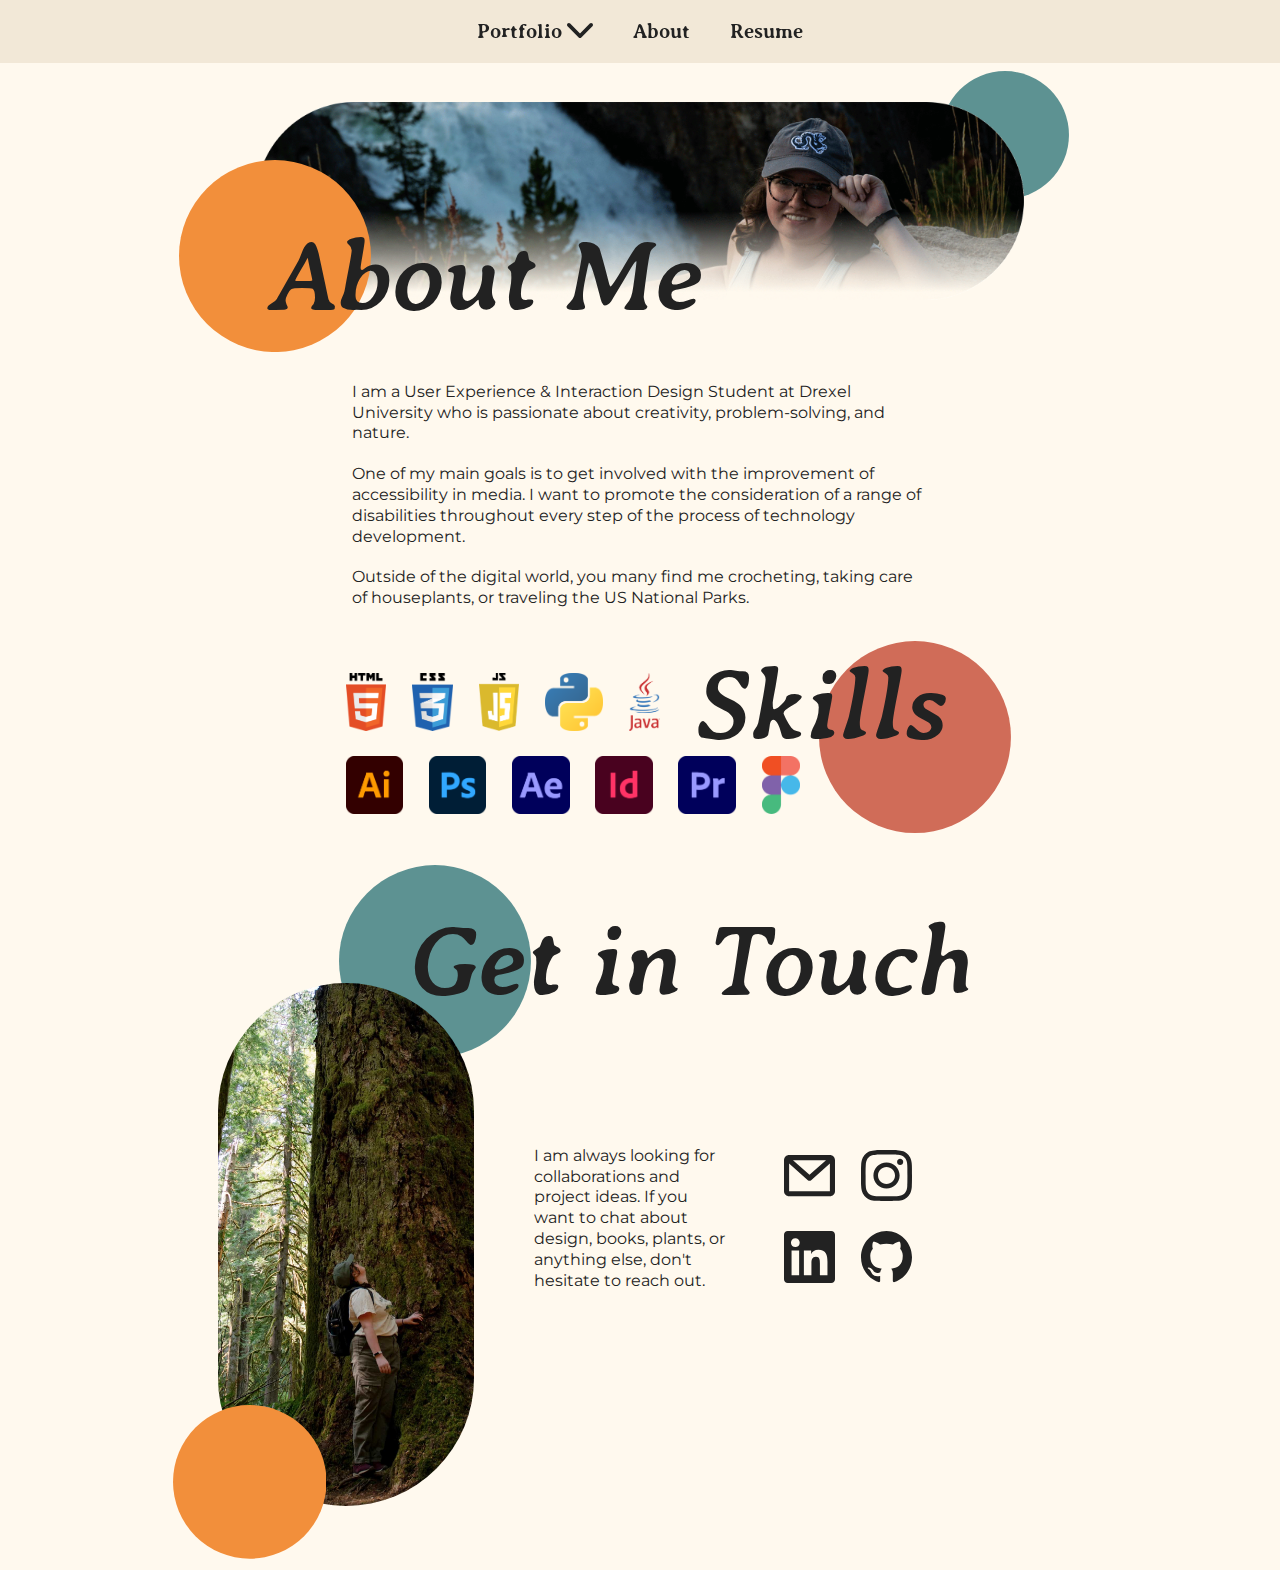
==== commit 34c426a3: "Media and Design Page Completed for all Screen sizes, fixes to nav for small screen <400px" ====
--- a/about.html
+++ b/about.html
@@ -33,13 +33,11 @@
                         <li class="nav-link">
                             <svg class="nav-dot grey-blue" viewBox="0 0 50 50" fill="none">
                                 <circle cx="24.75" cy="24.75" r="24.75"/>
-                                <circle cx="24.75" cy="24.75" r="24.75"/>
                             </svg>
                             <a href="tessera.html">Tessera</a>
                         </li>
-                        <li class="nav-link">
+                        <li class="nav-link nav-link-adjust">
                             <svg class="nav-dot rust-red" viewBox="0 0 50 50" fill="none">
-                                <circle cx="24.75" cy="24.75" r="24.75"/>
                                 <circle cx="24.75" cy="24.75" r="24.75"/>
                             </svg>
                             <a href="riverfront-wilmington.html">Riverfront<br>Wilmington</a>
@@ -47,7 +45,6 @@
                         <li class="nav-link">
                             <svg class="nav-dot light-orange" viewBox="0 0 50 50" fill="none">
                                 <circle cx="24.75" cy="24.75" r="24.75"/>
-                                <circle cx="24.75" cy="24.75" r="24.75"/>
                             </svg>
                             <a href="best-fronds.html">Best Fronds</a>
                         </li>
@@ -56,9 +53,8 @@
                     <span class="expand-dot-longer rust-red"></span>
     
                     </li>
-                    <li class="nav-link">
+                    <li class="nav-link nav-link-adjust2">
                         <svg class="nav-dot grey-blue" viewBox="0 0 50 50" fill="none">
-                            <circle cx="24.75" cy="24.75" r="24.75"/>
                             <circle cx="24.75" cy="24.75" r="24.75"/>
                         </svg>
                         <a href="photography.html">Photography</a>
@@ -66,7 +62,6 @@
                     <li class="nav-link">
                         <svg class="nav-dot rust-red" viewBox="0 0 50 50" fill="none">
                             <circle cx="24.75" cy="24.75" r="24.75"/>
-                            <circle cx="24.75" cy="24.75" r="24.75"/>
                         </svg>
                         <a href="design-and-media.html">Design & Media</a>
                     </li>
@@ -76,14 +71,12 @@
                 </li>
                 <li class="nav-link">
                     <svg class="nav-dot grey-blue" viewBox="0 0 50 50" fill="none">
-                        <circle cx="24.75" cy="24.75" r="24.75"/>
                         <circle cx="24.75" cy="24.75" r="24.75"/>
                     </svg>
                     <a href="about.html">About</a>
                 </li>
                 <li class="nav-link"><svg class="nav-dot light-orange" viewBox="0 0 50 50" fill="none">
                     <circle cx="24.75" cy="24.75" r="24.75"/>
-                    <circle cx="24.75" cy="24.75" r="24.75"/>
                 </svg>
                 <a href="resume.html">Resume</a>
             </li>
@@ -93,7 +86,7 @@
         <div class="common-header">
             <picture class="common-header">
                 <source
-                media="(min-width: 1200px)"
+                media="(min-width: 1000px)"
                 srcset="images/about/About-Banner-Large.png" />
 
                 <source
@@ -102,7 +95,7 @@
 
                 <img
                 src="images/about/About-Banner-Small.png"
-                alt="" />
+                alt="Olivia in a Drexel hat in front of a waterfall" />
             </picture>
             <svg class="left-dot-full" viewBox="0 0 239 240" fill="none">
                 <circle class="light-orange" cx="119.47" cy="119.594" r="119.47"/>
@@ -137,6 +130,9 @@
             <div class="skill-title">
                 <h2 class="right-title">Skills</h2>
                 <img class="black-to-rust-red skill-dot" src="images/Edge-Circle.svg" alt="red dot on the right edge of the page">
+                <svg class="left-dot-full skill-dot-2" viewBox="0 0 239 240" fill="none">
+                    <circle class="rust-red" cx="119.47" cy="119.594" r="119.47"/>
+                </svg>
             </div>
             <div class="skill-icons">
                 <img src="images/icons/HTML-Icon.png" alt="HTML 5 Logo">
@@ -160,24 +156,44 @@
                 <div class="page-title">
                     <h2>Get in Touch</h2>
                     <img class="black-to-grey-blue in-touch-dot" src="images/Edge-Circle.svg" alt="blue dot at the left edge of the page">
+                    <svg class="left-dot-full in-touch-dot-2" viewBox="0 0 239 240" fill="none">
+                        <circle class="grey-blue" cx="119.47" cy="119.594" r="119.47"/>
+                    </svg>
                 </div>
             </div>
             <div class="in-touch-section">
-                <img class="vert-img" src="images/about/Olympic-NP-Small.jpg" alt="Olivia looking up at a massive old growth tree in a rainforst at Olympic Naional Park">
-                <div>
+                <picture class="vert-img">
+                    <source
+                    media="(min-width: 1200px)"
+                    srcset="images/about/Olympic-NP-Large.jpg" />
+    
+                    <source
+                    media="(min-width: 670px)"
+                    srcset="images/about/Olympic-NP-Med.jpg" />
+    
+                    <img
+                    src="images/about/Olympic-NP-Small.jpg"
+                    alt="Olivia looking up at a massive old growth tree in a rainforst at Olympic Naional Park" />
+                </picture>
+                <div class="tablet-flex">
                     <p>
                         I am always looking for collaborations and project ideas. If you want to chat about design, books, plants, or anything else, don't hesitate to reach out.
                     </p>
-                    <div class="social-icons">
-                        <a href="mailto:olivia.knestaut@gmail.com" target="_blank"><img src="images/about/Mail-Icon.svg" alt="Email envelope symbol"></a>
-                        <a href="https://www.instagram.com/ollywhelmed/" target="_blank"><img src="images/about/Insta-Icon.svg" alt="Instagram camera symbol"></a>
-                    </div>
-                    <div class="social-icons">
-                        <a href="https://www.linkedin.com/in/oliviaknestaut/" target="_blank"><img src="images/about/LinkedIn-Icon.svg" alt="LinkedIn symbol"></a>
-                        <a href="https://github.com/OliviaKnestaut" target="_blank"><img src="images/about/GitHub-Icon.svg" alt="Github symbol"></a>
+                    <div>
+                        <div class="social-icons">
+                            <a href="mailto:olivia.knestaut@gmail.com" target="_blank"><img src="images/about/Mail-Icon.svg" alt="Email envelope symbol"></a>
+                            <a href="https://www.instagram.com/ollywhelmed/" target="_blank"><img src="images/about/Insta-Icon.svg" alt="Instagram camera symbol"></a>
+                        </div>
+                        <div class="social-icons">
+                            <a href="https://www.linkedin.com/in/oliviaknestaut/" target="_blank"><img src="images/about/LinkedIn-Icon.svg" alt="LinkedIn symbol"></a>
+                            <a href="https://github.com/OliviaKnestaut" target="_blank"><img src="images/about/GitHub-Icon.svg" alt="Github symbol"></a>
+                        </div>
                     </div>
                 </div>
                 <img class="black-to-light-orange about-dot" src="images/Edge-Circle.svg" alt="orange dot at the left edge of the page">
+                <svg class="left-dot-full lower-in-touch-dot" viewBox="0 0 239 240" fill="none">
+                    <circle class="light-orange" cx="119.47" cy="119.594" r="119.47"/>
+                </svg>
             </div>
         </section>
 
--- a/css/styles.css
+++ b/css/styles.css
@@ -263,6 +263,7 @@
     align-items: center;
     display: flex;
     flex-direction: column;
+    text-align: center;
 }
 
 
@@ -308,6 +309,10 @@
     position: relative;
 }
 
+#case-studies-title{
+    align-self: auto;
+}
+
 .page-title h2{
     margin-top: -2vw;
 }
@@ -326,7 +331,7 @@
 }
 
 div.header-space{
-    margin-top: 25vw;
+    margin-top: 15vw;
 }
 
 /*BUTTON LOGISTICS*/
@@ -478,7 +483,7 @@
     align-items: center;
     display: flex;
     flex-direction: column;
-    position: relative;
+    
 }
 
 .big-circle{
@@ -486,7 +491,6 @@
     margin-top: -67.5vw;
     z-index: -5;
 }
-
 
 /*PHOTOGRAPHY PAGE*/
 
@@ -566,7 +570,7 @@
     margin: 1vw;
 }
 .media-vid{
-    border-radius: 3vw;
+    border-radius: 10px;
     filter: drop-shadow(0vw 2vw 2vw rgba(0, 0, 0, 0.40));
     margin-top: 7vw;
     width: 70vw;
@@ -586,23 +590,35 @@
 }
 
 .media-item{
-    align-items: center;
-    display: flex;
     margin: 5vw 0;
-}
-
-.media-item img{
-    border-radius: 3vw;
-    margin: 2vw;
-    width: 55vw;
+    display: flex;
+    flex-direction: column;
+    align-items: center;
+    
+}
+
+.media-item img {
+    width: 90vw;
 }
 
 .media-item div{
-    width: 43vw;
+    display: flex;
+    align-items: center;
+}
+
+picture{
+    display: flex;
+    align-items: center;
+    justify-content: center;
 }
 
 .media-item h5, .media-item p{
-    margin: 2vw;
+    margin: 1vw;
+}
+
+.video-pair{
+    display: flex;
+    flex-direction: column;
 }
 
 /*CASE STUDIES*/
@@ -724,10 +740,14 @@
     margin: 10vw 5vw 2vw 0;
 }
 
-.vert-img{
-    border-radius: 30vw;
+.vert-img img{
+    border-radius: 50vw;
     margin: 5vw;
     width: 35vw;
+}
+
+.tablet-flex{
+    width: 55vw;
 }
 
 .social-icons{
@@ -747,6 +767,10 @@
     position: absolute;
     top: 75vw;
     width: 20vw;
+}
+
+.lower-in-touch-dot {
+    display: none;
 }
 
 
@@ -774,25 +798,30 @@
     width: 35vw;
 }
 
-
-
-
 /*Tablet Screens*/
-@media (min-width: 600px) {
+@media (min-width: 670px) {
 
     h1{
         font-size: 16vw;
     }
 
-    h2{
-        font-size: 12vw;
-        margin: 1vw 5vw;
+    h2 {
+        font-size: 10vw;
+        margin: 2vw 18vw;
     }
 
     h3{
         font-size: 9vw; /*~43px on mobile*/
     }
 
+    p {
+        font-size: 18px;
+    }
+
+    section p, section h5 {
+        margin: 20px auto;
+        width: 60vw;
+    }
 
     p.snippit{
         font-size: 25px;
@@ -807,18 +836,26 @@
         padding: 16px;
     }
     
-    .arrow-button{
-        font-size: 55px;
-        line-height: 40px;
+    .arrow-button {
+        font-size: 65px;
+        line-height: 45px;
     }
     
     div.left-align a.button, div.right-align a.button {
         margin-top: 4px;
-        padding-bottom: 22px;
-        width: 45px;
+        padding-bottom: 27px;
+        width: 58px;
     }
 
     /*Common Header*/
+    .common-header{
+        margin-top: 2.5vw;
+    }
+
+    .page-title h2 {
+        margin-top: 7vw;
+    }
+
     picture.common-header{
         border-radius: 50vw;
         width: 60vw;
@@ -827,19 +864,18 @@
 
     .left-dot-full {
         display: block;
-        position: absolute;
-        width: 25vw;
-        top: 40vw;
-        left: 5vw;
+        width: 21vw;
+        z-index: -2;
+        margin-right: 56vw;
+        margin-top: -16vw;
     }
 
     .right-dot-full {
         display: block;
-        position: absolute;
-        width: 20vw;
-        top: 20vw;
-        left: 70vw;
+        width: 18vw;
         z-index: -10;
+        margin-left: 57vw;
+        margin-top: -33.5vw;
     }
     
     div.page-title img{
@@ -858,11 +894,11 @@
     
     div.page-title{
         margin-top: -6vw;
-    }
-
-    div.page-title > h2 {
-        font-size: 10vw;
-        margin-left: 20vw
+        z-index: -1;
+    }
+
+    div.header-space{
+        display: none;
     }
 
     /*Home Page*/
@@ -893,10 +929,15 @@
         line-height: 45px;
         margin: 4px;
     }
+
+    .home-project-title{
+        margin-top: 25px !important;
+    }
     
     .case-study > img.left{
         filter: drop-shadow(-4px 4px 4px rgba(0, 0, 0, 0.40));
         margin-right: 8px;
+        margin-left: 0;
         margin-top: -35px;
         width: 300px;
     }
@@ -921,16 +962,97 @@
         margin-top: -410px;
     }
     
+    /*ABOUT Page*/
+    .in-touch-section p{
+        margin: auto;
+        width: 30vw;
+    }
+
+    .skill-icons {
+        display: flex;
+        margin-left: 10vw;
+    }
+
+    .right-title {
+        top: -1vw;
+        z-index: 3;
+    }
+
+    .skill-icons img {
+        height: 6.75vw;
+        margin: 1.5vw;
+        width: auto;
+    }
+
+    .skill-dot{
+        display: none;
+    }
+
+    .skill-dot-2 {
+        position: absolute;
+        top: 14vw;
+        right: -42vw;
+    }
+
+    #skill-icons {
+        margin-top: 8vw;
+    }
+
+    .vert-img img{
+        width: 30vw;
+    }
+
+    .about-dot {
+        top: 52vw;
+        width: 15vw;
+    }
+
+    .in-touch {
+        margin-top: 20vw;
+    }
+
+    .in-touch .page-title h2 {
+        margin: 0 0 -12vw 32vw;
+    }
+
+    .in-touch-dot-2{
+        position: absolute;
+        top: 11vw;
+        right: 1vw;
+    }
+
+    .tablet-flex{
+        display: flex;
+        flex-direction: row;
+    }
+    .tablet-flex div{
+        margin: auto;
+    }
+
+    .social-icons{
+        margin-left: 0;
+    }
+
+    .social-icons img {
+        margin: 2vw;
+        width: 7vw;
+    }
+
+    .lower-in-touch-dot {
+        display: none;
+    }
+
+
     /*Photography Page*/
     .photo-button-grid{
         margin: 0 15vw;
-        margin-top: 5vw;
+        margin-top: 0vw;
     }
     
     .photo-button-grid a {
         width: 20vw;
         margin-top: 4vw;
-        margin-bottom: 5vw;
+        margin-bottom: 2vw;
     }
     
     .photo-button-grid a p{
@@ -938,37 +1060,109 @@
         margin-top: -12vw;
     }
 
-}
-
-@media (min-width: 1200px) {
+    /*Media Page*/
+
+    .video-pair{
+        display: flex;
+        flex-direction: row;
+        justify-content: space-around;
+        flex-wrap: wrap;
+    }
+
+    .media-vid{
+        width: 35vw;
+    }
+
+    .vid-title{
+        font-size: 6vw;
+    }
+
+    .media-huge-circle {
+        top: 4vw;
+        width: 46vw;
+    }
+
+    .media-section {
+        margin: 0;
+        width: 48vw;
+    }
+
+    .media-section p{
+        font-size: 2.5vw;
+        margin-top: -1vw;
+    }
+
+
+}
+
+@media (min-width: 1000px) {
     
     h1{
-        font-size: 10vw;
+        font-size: 8.75vw;
+    }
+
+    h2 {
+        font-size: 8vw;
+        margin: 2vw 18vw;
+    }
+
+    h3 {
+        font-size: 6vw;
+        margin: 12.5vw 1vw 3vw 1vw;
     }
 
     h4{
-        font-size: 4vw;
+        font-size: 3.5vw;
+    }
+    h5{
+        font-size: 3vw;
+    }
+
+    p {
+        font-size: 16px;
+    }
+
+    section p, section h5 {
+        margin: 20px auto;
+        width: 45vw;
     }
 
     p.snippit {
-        font-size: 2vw;
+        font-size: 1.5vw;
+        letter-spacing: -0.05vw;
+        margin: 0 1vw;
+    }
+
+    .button {
+        border-radius: 50vw;
+        border-width: .75vw;
+        margin: .25vw;
+        padding: 1.5vw;
     }
 
     /*Common Header*/
+
+    .common-header {
+        margin-top: 1.5vw;
+    }
+
+    .sub-header-left {
+        margin-left: 3.5vw;
+    }
 
     .left-dot-full {
         display: block;
-        position: absolute;
         width: 15vw;
-        top: 37vw;
-        left:9vw;
+        margin-right: 57vw;
+        margin-top: -11vw;
     }
 
     .right-dot-full {
         width: 10vw;
-        top: 25vw;
-        left: 75vw;
-    }
+        margin-left: 57vw;
+        margin-top: -22vw;
+    }
+    
     
     div.page-title img{
         display: none;
@@ -978,10 +1172,10 @@
         display: none;
     }
     
-    div.page-title img.med-dot{
+    div.page-title img.med-dot {
         display: block;
-        top:-7vw;
-        width: 15vw;
+        top: -5vw;
+        width: 10vw;
     }
     
     div.page-title{
@@ -989,86 +1183,201 @@
     }
 
     div.page-title > h2 {
-        font-size: 10vw;
-        margin-left: 20vw
+        font-size: 8vw;
+        margin-left: 21vw;
+        margin-top: 7.5vw;
     }
 
     /*HOME PAGE*/
 
     .home-grid {
-        display: grid;
-        grid-template-columns: 1fr 1fr;
-        grid-template-rows: 1;
-        grid-template-areas:
-        'case-study-bubbles home-header';
-    }
-
+        display: flex;
+        flex-direction: row-reverse;
+    }
+
+    .case-study-bubbles{
+        width: 50%;
+    }
     .home-header{
-        grid-area: home-header;
-    }
-
-    .case-study-bubbles{
-        grid-area: case-study-bubbles;
-    }
+        width: 50%;
+    }
+
     .home-header-title{
         margin-right: 1vw;
     }
 
     .big-logo{
-        width: 30vw;
-        top:8vw;
+        width: 25vw;
+        top:7vw;
         left: -2vw;
     }
 
     .round-img{
-        width: 37vw;
+        width: 32vw;
     }
 
     .rounded-text {
-        top: -9vw;
+        top: -7vw;
         right: 1vw;
+        width: 34vw;
+    }
+
+    .case-study > img.left, .case-study > img.right{
+        width: 20vw;
+        z-index: -1;
+    }
+
+    .case-study > img.left{
+        margin-top: -1.5vw;
+        z-index: -1;
+    }
+
+    .case-study > div {
+        width: 17vw;
+    }
+
+    div.right-align > h2 {
+        font-size: 3.25vw;
+    }
+
+    div.left-align > h2 {
+        font-size: 4vw;
+        line-height: 1em;
+        margin: .5vw;
+    }
+
+    .arrow-button {
+        font-size: 3.5vw;
+        line-height: 2.5vw;
+    }
+
+    div.left-align a.button, div.right-align a.button {
+        margin-top: 0.5vw;
+        padding-bottom: 2vw;
+        width: 3.1vw;
+    }
+
+    .home-section{
+        height: 23vw;
         width: 40vw;
     }
 
-    .case-study > img.left, .case-study > img.right{
-        width: 21vw;
-    }
-
-    .case-study > img.left{
-        margin-top: -55px;
-    }
-    
-
-    .case-study > div {
+    .big-circle{
         width: 18vw;
-    }
-
-    div.right-align > h2 {
-        font-size: 3.5vw;
-    }
-
-    div.left-align > h2 {
-        font-size: 4.5vw;
-        line-height: 1em;
-    }
-
-    .home-section{
-        height: 25vw;
-    }
-
-    .big-circle{
+        margin-top: -20vw;
+    }
+
+    .case-study{
+        height: 21vw;
+        margin-left: -2vw;
+    }
+
+    #case-study-2{
+        margin-right: 5vw;
+    }
+    #case-study-1, #case-study-3{
+        margin-left: 18vw;
+    }
+
+    #case-study-2, #case-study-3, .home-header{
+        margin-top: -5vw;
+    }
+
+
+    footer{
+        height: 0;
+    }
+
+    /*About Info*/
+
+        /*Skills Section*/
+
+    .right-title {
+    top: -3vw;
+    right: 8vw;
+    }
+
+    .skill-icons img {
+        height: 4.5vw;
+        margin: 1vw;
+        width: auto;
+    }
+
+    .skill-icons {
+        display: flex;
+        margin-left: 26vw;
+    }
+
+    .skill-dot-2 {
+        position: absolute;
+        top: 9.5vw;
+        right: -36vw;
+    }
+
+    #skill-icons {
+        margin-top: 4vw;
+    }
+
+        /*In Touch Section*/
+
+    .in-touch {
+        margin-top: 12vw;
+    }
+
+    .in-touch-section p {
+        margin: auto;
+        width: 15vw;
+    }
+
+    .tablet-flex {
+        width: 34vw;
+    }
+
+    .vert-img img {
         width: 20vw;
-        margin-top: -22vw;
-    }
-
-    .case-study{
-        height: 20vw;
-        padding-top: 5vw;
-    }
-
+        margin: 9vw 3vw 5vw 17vw;
+    }
+
+    .in-touch-dot-2 {
+        position: absolute;
+        top: 8vw;
+        right: 1.5vw;
+    }
+
+    .about-dot{
+        display: none;
+    }
+
+    .lower-in-touch-dot {
+        position: absolute;
+        top: 53vw;
+        right: 17.5vw;
+        z-index: 4;
+        width: 12vw;
+    }
+
+    .social-icons img {
+        margin: 1vw;
+        width: 4vw;
+    }
 
     /*Photography Page*/
     
+    .photo-button-grid a {
+        width: 125px;
+        margin-top: 10px;
+        margin-bottom: -50px;
+    }
+
+    .photo-button-grid a p {
+        font-size: 16px;
+        margin-top: -76px;
+    }
+
+    .photo-button-grid {
+        margin: 0 30vw;
+        margin-top: 0;
+    }
 
     .photo-grid-left{
         display: grid;
@@ -1095,11 +1404,70 @@
         justify-content: center;
     }
 
-
-
-    
-}
-
-@media (min-width: 1300px) {
-
-}
+    /*CASE STUDY PAGE*/
+    
+    #case-study-page-1, #case-study-page-3 {
+        margin-left: 0;
+    }
+
+    .home-section {
+        height: 23vw;
+        width: auto;
+    }
+
+    /*Media & Design*/
+    .media-section{
+        margin-bottom: 5vw;
+        width: 33vw;
+    }
+
+    .media-huge-circle{
+        top: 0;
+        width: 30vw;
+    }
+
+    .media-vid{
+        margin-top: 2vw;
+        width: 22vw;
+        filter: drop-shadow(0vw 1vw 1vw rgba(0, 0, 0, 0.40));
+    }
+
+    .vid-title {
+        font-size: 3.5vw;
+    }
+
+    .video-pair {
+        justify-content: center;
+    }
+
+    .desktop-flex{
+        display: flex;
+        width: 100%;
+        justify-content: center;
+        align-items:flex-start;
+    }
+
+    .media-item{
+        margin: 1vw;
+    }
+
+    .media-item-2 img{
+        height: 46.5vw !important;
+    }
+
+    .media-item img{
+        height: 38vw;
+        width: auto;
+    }
+
+    .media-item h5, .media-item p {
+        width: auto;
+    }
+    
+    
+
+
+
+
+    
+}
--- a/css/navigation.css
+++ b/css/navigation.css
@@ -146,7 +146,7 @@
 
 #toggle-menu, 
 .menu a {
-    padding: 10px 50px;
+    padding: 10px 0 10px 50px;
     border-radius: 50vw;
 }
 
@@ -184,18 +184,43 @@
 .menu label.drop-icon, #toggle-menu span.drop-icon {
     border-radius: 50%;
     width: 30px;
-    height: 16px;
+    height: 20px;
     text-align: center;
-
-}
-
-@media only screen and (max-width:400px){
+}
+
+@media only screen and (max-width:390px){
+
+    #toggle-menu .drop-icon, .menu li label.drop-icon {
+        position: absolute;
+        right: 20px;
+    }
+
+    li.nav-link {
+        padding: 12px 0px;
+    }
+
     .menu{
-        font-size: 7.5vw;
-    }
-}
-
-@media only screen and (min-width: 800px) {
+        font-size: 16px;
+    }
+
+    #sm1:checked ~ .expand-dot {
+        height: 237px;
+        transition: height .3s ease-in-out;
+    }
+
+    #sm2:checked ~ .expand-dot2 {
+        height: 255px;
+        transition: height .3s ease-in-out;
+    }
+
+    #sm2:checked ~ .expand-dot-longer {
+        visibility: visible;
+        height: 255px;
+        transition: height .3s ease-in-out;
+    }
+}
+
+@media only screen and (min-width: 1000px) {
     
     #toggle-menu .drop-icon, 
     .menu li label.drop-icon {
